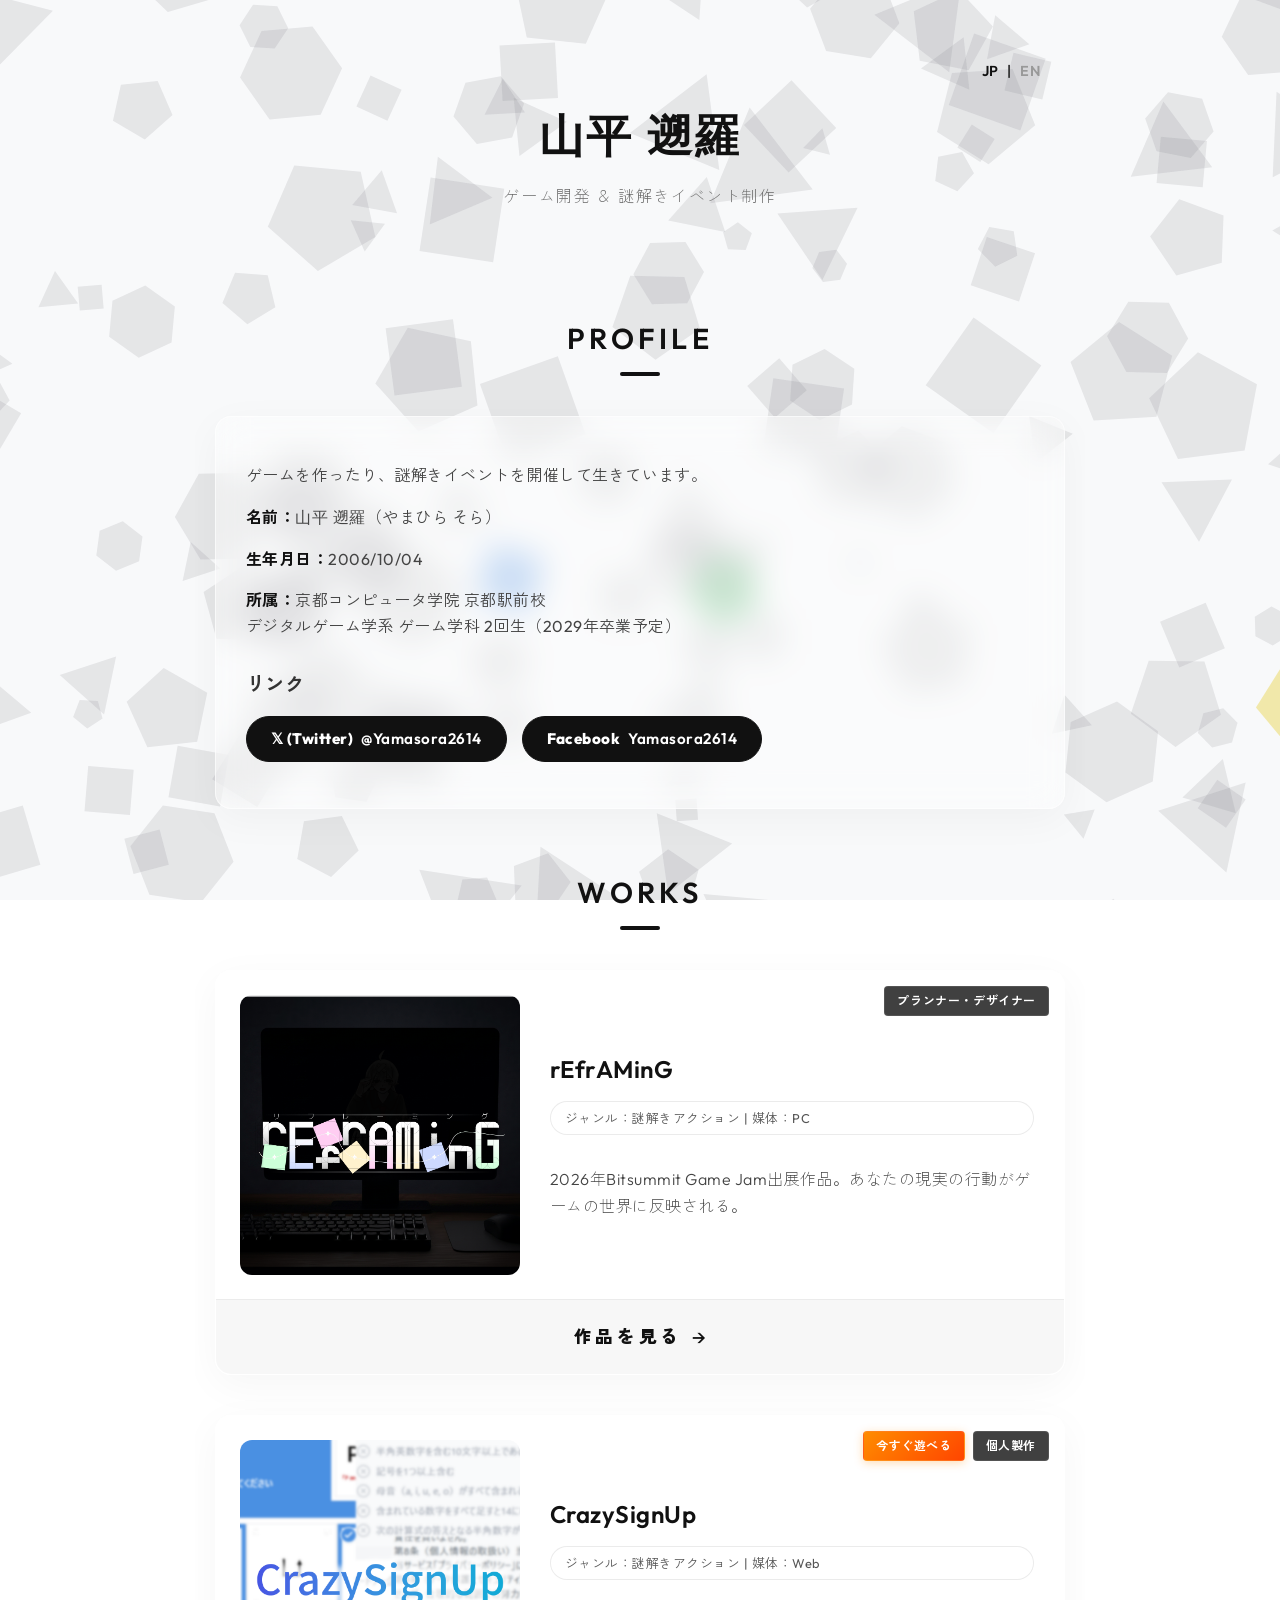
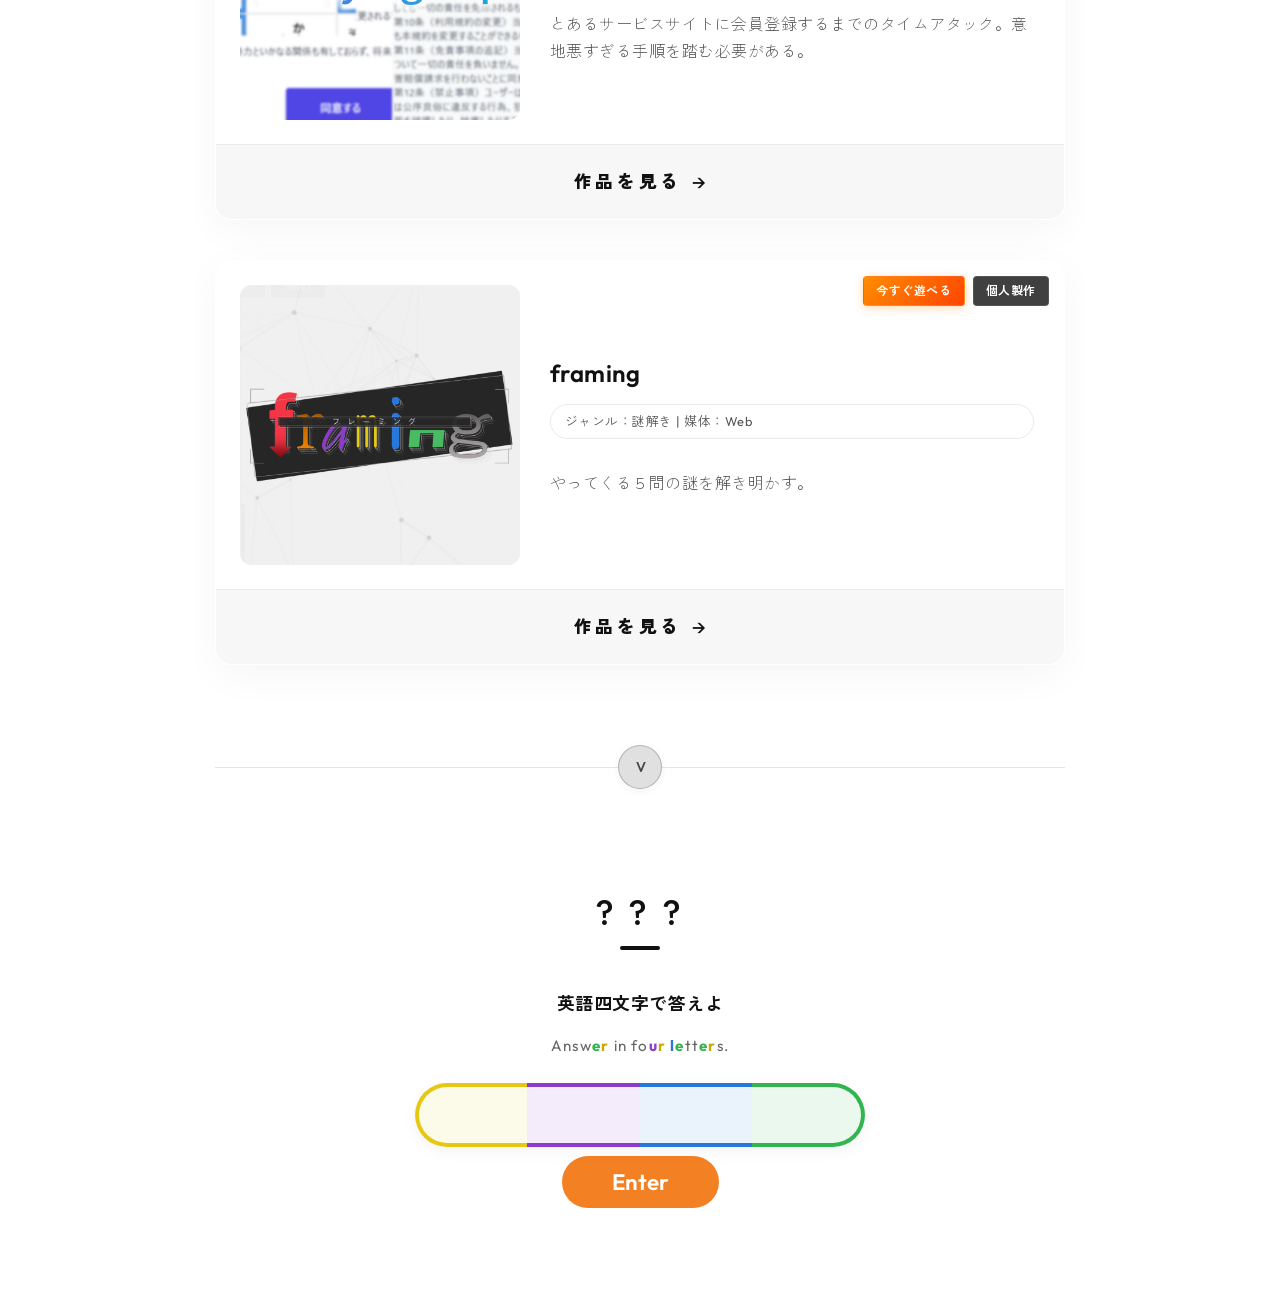
==== index.html @ 7fd2cfd7 "feat: portfolio出現時に「押して」青色バッジを追加し、名刺の透かしメッセージを表示するモーダルを実装" ====
<!DOCTYPE html>
<html lang="ja">

<head>
    <meta charset="UTF-8">
    <meta name="viewport" content="width=device-width, initial-scale=1.0">
    <title>山平遡羅 - Portfolio</title>
    <link rel="stylesheet" href="style.css?v=2.70">
</head>

<body>

    <canvas id="bg-canvas"></canvas>
    <script src="script.js?v=2.70" defer></script>

    <header>
        <div class="lang-switcher">
            <a href="index.html" class="active">JP</a> | <a href="en/index.html">EN</a>
        </div>
        <h1><span class="proper-name">山平 遡羅</span></h1>
        <p>ゲーム開発 ＆ 謎解きイベント制作</p>
    </header>

    <section id="profile">
        <h2>PROFILE</h2>
        <div class="profile-box">
            <p>ゲームを作ったり、謎解きイベントを開催して生きています。</p>
            <p><strong>名前：</strong><span class="proper-name">山平 遡羅</span>（やまひら そら）</p>
            <p><strong>生年月日：</strong>2006/10/04</p>
            <p><strong>所属：</strong>京都コンピュータ学院 京都駅前校<br>
                デジタルゲーム学系 ゲーム学科 <span id="grade-display">2回生（2029年卒業予定）</span></p>

            <h3>リンク</h3>
            <ul class="profile-links">
                <li><a href="https://twitter.com/Yamasora2614" target="_blank" class="profile-btn">
                    <strong>𝕏 (Twitter)</strong> @Yamasora2614
                </a></li>
                <li><a href="https://www.facebook.com/Yamasora2614" target="_blank" class="profile-btn">
                    <strong>Facebook</strong> Yamasora2614
                </a></li>
            </ul>
        </div>
    </section>

    <section id="works">
        <h2>WORKS</h2>

        <a href="https://bitsummit-gamejam.itch.io/reframing" target="_blank" class="work-card">
            <div class="work-badges-container">
                <div class="work-badge">プランナー・デザイナー</div>
            </div>
            <div class="work-card-img">
                <img src="img/reframing.png" alt="rEfrAMinG">
            </div>
            <div class="work-card-content">
                <h3>rEfrAMinG</h3>
                <div class="tag">ジャンル：謎解きアクション | 媒体：PC</div>
                <p>2026年Bitsummit Game Jam出展作品。あなたの現実の行動がゲームの世界に反映される。</p>
            </div>
            <div class="work-card-action">
                <span class="action-text">作品を見る</span>
                <span class="action-arrow">→</span>
            </div>
        </a>

        <a href="https://araradesu.github.io/CreazySignup/" target="_blank" class="work-card">
            <div class="work-badges-container">
                <div class="playable-badge">今すぐ遊べる</div>
                <div class="work-badge">個人製作</div>
            </div>
            <div class="work-card-img">
                <img src="img/crazysignup.png" alt="CrazySignUp">
            </div>
            <div class="work-card-content">
                <h3>CrazySignUp</h3>
                <div class="tag">ジャンル：謎解きアクション | 媒体：Web</div>
                <p>とあるサービスサイトに会員登録するまでのタイムアタック。意地悪すぎる手順を踏む必要がある。</p>
            </div>
            <div class="work-card-action">
                <span class="action-text">作品を見る</span>
                <span class="action-arrow">→</span>
            </div>
        </a>

        <div id="works-older-part-wrapper">
            <a href="https://araradesu.github.io/framing/" target="_blank" class="work-card">
                <div class="work-badges-container">
                    <div class="playable-badge">今すぐ遊べる</div>
                    <div class="work-badge">個人製作</div>
                </div>
                <div class="work-card-img">
                    <img id="work-img-framing" src="img/framingMYS.png" alt="framing">
                </div>
                <div class="work-card-content">
                    <h3>framing</h3>
                    <div class="tag">ジャンル：謎解き | 媒体：Web</div>
                    <p>やってくる５問の謎を解き明かす。</p>
                </div>
                <div class="work-card-action">
                    <span class="action-text">作品を見る</span>
                    <span class="action-arrow">→</span>
                </div>
            </a>

            <div id="works-older-part" class="collapsible-content">
                <a href="https://unityroom.com/games/gimission" target="_blank" class="work-card">
                    <div class="work-badges-container">
                        <div class="playable-badge">今すぐ遊べる</div>
                        <div class="work-badge">個人製作</div>
                    </div>
                    <div class="work-card-img">
                        <img src="img/gimissionicon.png" alt="GIMISSION">
                    </div>
                    <div class="work-card-content">
                        <h3>GIMISSION</h3>
                        <div class="tag">ジャンル：カジュアル | 媒体：WebGL</div>
                        <p>ミニゲームしながらタイマーをぎりぎりで止める、マルチタスクでチキンレースなカジュアルゲーム。</p>
                    </div>
                    <div class="work-card-action">
                        <span class="action-text">作品を見る</span>
                        <span class="action-arrow">→</span>
                    </div>
                </a>

                <div class="work-card ended">
                    <div class="work-badges-container">
                        <div class="work-badge">謎制作・デザイナー</div>
                    </div>
                    <div class="work-card-img">
                        <img src="img/november.png" alt="１１月祭謎解き課題">
                    </div>
                    <div class="work-card-content">
                        <h3>１１月祭謎解き課題</h3>
                        <div class="tag">ジャンル：周遊型謎解きゲーム | 媒体：学祭イベント</div>
                        <p>学院内を探索して謎を解く、2025年１１月祭で開催したイベント。</p>
                    </div>
                    <div class="work-card-action">
                        <span class="action-text">開催終了</span>
                    </div>
                </div>

                <div class="work-card ended">
                    <div class="work-badges-container">
                        <div class="work-badge">プランナー</div>
                    </div>
                    <div class="work-card-img">
                        <img src="img/mouse.png" alt="ねずみ勇者と罠だらけの財宝城">
                    </div>
                    <div class="work-card-content">
                        <h3>ねずみ勇者と罠だらけの財宝城</h3>
                        <div class="tag">ジャンル：アクション | 媒体：PC</div>
                        <p>京都コンピュータ学院１１月祭にて出展。操作方法はマウスだけ。罠を避けて財宝をかき集める。</p>
                    </div>
                    <div class="work-card-action">
                        <span class="action-text">出展終了</span>
                    </div>
                </div>
            </div>
        </div>

        <div id="works-toggle-wrapper">
            <hr class="toggle-line">
            <button id="works-toggle-btn-circle" class="works-toggle-btn-circle">
                <span class="arrow-icon">∨</span>
            </button>
        </div>
        
        <!-- 謎解きによるPortfolioカード挿入箇所、およびリセットボタン -->
        <div id="portfolio-reset-container" style="display: none; opacity: 0;">
            <button id="portfolio-reset-btn">リセット</button>
        </div>
    </section>

    <!-- 謎解き入力エリア -->
    <section id="puzzle-section">
        <h2>？？？</h2>
        <div class="puzzle-instructions">
            <p class="jp-instruction">英語四文字で答えよ</p>
            <p class="en-instruction">
                Answ<span class="color-green"><strong>e</strong></span><span class="color-yellow"><strong>r</strong></span> in fo<span class="color-purple"><strong>u</strong></span><span class="color-yellow"><strong>r</strong></span> <span class="color-blue"><strong>l</strong></span><span class="color-green"><strong>e</strong></span>tt<span class="color-green"><strong>e</strong></span><span class="color-yellow"><strong>r</strong></span>s.
            </p>
        </div>
        <div class="puzzle-input-wrapper">
            <input type="text" id="puzzle-input" autocomplete="off" placeholder="" />
        </div>
        <div id="puzzle-error" class="hidden-error">すでに回答済みのようだ</div>
        <button id="puzzle-submit">Enter</button>
    </section>

    <!-- 演出用要素 -->
    <div id="scroll-blocker" style="display: none; position: fixed; top: 0; left: 0; width: 100vw; height: 100vh; z-index: 9999;"></div>
    
    <!-- リセット確認モーダル -->
    <div id="reset-modal">
        <div class="reset-modal-content">
            <p>ここまでの進捗をリセットしますか？</p>
            <div class="reset-modal-actions">
                <button class="reset-modal-btn confirm" id="reset-confirm">はい</button>
                <button class="reset-modal-btn cancel" id="reset-cancel">いいえ</button>
            </div>
        </div>
    </div>
    
    <div id="dark-backdrop"></div>
    <div id="congratulations-text">Congratulations!</div>

    <!-- 正解用オーバーレイ（モーダル） -->
    <div id="puzzle-overlay">
        <div class="puzzle-modal">
            <button id="puzzle-close-top" class="puzzle-close-top-btn">&times;</button>
            <h2>隠された謎に正解した！</h2>
            <div class="puzzle-explanation">
                <p><strong>【解説】</strong></p>
                <p>各色の英単語の「図形の頂点の数」文字目を拾うと…</p>
                <p>
                    <span style="color: #cda800;">yell<strong>O</strong>w</span>（五角形 = 5文字目）<br>
                    <span style="color: #8c3cc8;">pur<strong>P</strong>le</span>（四角形 = 4文字目）<br>
                    <span style="color: #2878dc;">blu<strong>E</strong></span>（四角形 = 4文字目）<br>
                    <span style="color: #32b450;">gree<strong>N</strong></span>（五角形 = 5文字目）
                </p>
                <p>答えは「<strong>OPEN</strong>」！</p>
            </div>
        </div>
    </div>

    <!-- 名刺の裏側・隠しメッセージ用のモーダル -->
    <div id="cardboard-overlay">
        <div class="puzzle-modal">
            <button id="cardboard-close-top" class="puzzle-close-top-btn">&times;</button>
            <h2 style="font-family: 'Outfit', 'Zen Kaku Gothic New', sans-serif; font-weight: 800; border-bottom: 2px solid #111; padding-bottom: 10px; margin-bottom: 25px;">見つけ出してくれたあなたへ</h2>
            <div class="puzzle-explanation" style="background: none; padding: 0; margin-bottom: 0;">
                <!-- 画像2枚横並び -->
                <div class="cardboard-images" style="display: flex; gap: 15px; justify-content: center; margin-bottom: 25px; flex-wrap: wrap;">
                    <img src="img/CardboardFront.png" alt="Cardboard Front" style="max-width: calc(50% - 10px); border-radius: 8px; box-shadow: 0 4px 15px rgba(0,0,0,0.15); width: 100%; object-fit: contain;">
                    <img src="img/CardboardBack.png" alt="Cardboard Back" style="max-width: calc(50% - 10px); border-radius: 8px; box-shadow: 0 4px 15px rgba(0,0,0,0.15); width: 100%; object-fit: contain;">
                </div>
                <div style="font-family: 'Zen Kaku Gothic New', sans-serif; line-height: 1.8; color: #333;">
                    <p style="margin-bottom: 15px;">特に、私の名刺を何らかの方法で手にしたあなたへ。</p>
                    <p style="margin-bottom: 15px;">名刺の裏面(二次元コードがある側)が見えるように持った状態で、<strong>光に透かしてみてください。</strong></p>
                    <p style="margin-bottom: 0;">謎を解き明かしてくれたあなたへのメッセージが浮かび上がるはずです！</p>
                </div>
            </div>
        </div>
    </div>

</body>

</html>
---- style.css ----
@import url('https://fonts.googleapis.com/css2?family=Outfit:wght@300;400;600;800&family=Zen+Kaku+Gothic+New:wght@300;400;500;700&display=swap');

/* ウェブサイトの見た目（デザイン）を整える部分です */
html, body {
    overflow-x: hidden;
}
body {
    font-family: 'Outfit', 'Zen Kaku Gothic New', -apple-system, BlinkMacSystemFont, 'Helvetica Neue', Arial, 'Hiragino Kaku Gothic ProN', 'Hiragino Sans', Meiryo, sans-serif;
    line-height: 1.6;
    color: #333;
    max-width: 850px;
    margin: 0 auto;
    padding: 40px 20px;
    letter-spacing: 0.03em;
}

/* 「遡」の二点之繞などを正しく表示させるためのフォント指定 */
.proper-name {
    font-family: 'Yu Mincho', 'MS Mincho', 'Hiragino Mincho ProN', serif;
}

#bg-canvas {
    position: fixed;
    top: 0;
    left: 0;
    width: 100vw;
    height: 100vh;
    z-index: -1;
    pointer-events: none;
    background-color: #f8f9fa; /* よりクリーンで明るいグレー */
}

/* 登場アニメーション */
@keyframes fadeIn {
    from { opacity: 0; transform: translateY(20px); }
    to { opacity: 1; transform: translateY(0); }
}

header {
    animation: fadeIn 0.8s cubic-bezier(0.2, 0.8, 0.2, 1) backwards;
    text-align: center;
    padding: 60px 0 30px;
    margin-bottom: 50px;
    position: relative;
}

.lang-switcher {
    position: absolute;
    top: 20px;
    right: 20px;
    font-size: 0.9em;
    font-weight: 600;
}
.lang-switcher a {
    color: #999;
    text-decoration: none;
    transition: color 0.3s;
    padding: 0 5px;
}
.lang-switcher a:hover {
    color: #333;
}
.lang-switcher a.active {
    color: #111;
    pointer-events: none;
}

section {
    animation: fadeIn 0.8s cubic-bezier(0.2, 0.8, 0.2, 1) backwards;
    animation-delay: 0.15s;
}

section#works {
    animation-delay: 0.3s;
}

h1 {
    margin: 0;
    font-size: 2.8em;
    font-weight: 800;
    color: #111;
    letter-spacing: 0.05em;
}

header p {
    color: #666;
    font-weight: 300;
    margin-top: 10px;
    letter-spacing: 0.1em;
}

h2 {
    text-align: center;
    font-size: 1.8em;
    font-weight: 600;
    color: #111;
    margin-top: 60px;
    margin-bottom: 40px;
    position: relative;
    padding-bottom: 15px;
    letter-spacing: 0.15em; /* 字間を広げる */
}

/* 中央下部のアクセントライン */
h2::after {
    content: '';
    position: absolute;
    bottom: 0;
    left: 50%;
    transform: translateX(-50%);
    width: 40px;
    height: 4px;
    background-color: #111;
    border-radius: 2px;
}

/* Glassmorphism（すりガラス）ベースのカードスタイル */
.profile-box, .work-card {
    background: rgba(255, 255, 255, 0.35); /* 透明度を上げる（より透けさせる） */
    backdrop-filter: blur(16px);
    -webkit-backdrop-filter: blur(16px);
    border: 1px solid rgba(255, 255, 255, 0.6);
    box-shadow: 0 10px 40px rgba(0, 0, 0, 0.04);
    border-radius: 16px;
    transition: transform 0.3s ease, box-shadow 0.3s ease;
}

.profile-box {
    padding: 30px;
}

.profile-box:hover {
    box-shadow: 0 15px 40px rgba(0, 0, 0, 0.06);
}

/* 折り畳みトグルUI */
#works-older-part-wrapper {
    position: relative;
    overflow: visible; /* スムーズなアニメーションのため */
}

.collapsible-content {
    max-height: 0;
    overflow: hidden;
    opacity: 0;
    transition: max-height 0.8s cubic-bezier(0.4, 0, 0.2, 1), opacity 0.5s ease;
    pointer-events: none;
}

.collapsible-content.expanded {
    max-height: 2000px; /* 十分な高さ。JSで詳細制御可能 */
    opacity: 1;
    pointer-events: auto;
}

#works-toggle-wrapper {
    position: relative;
    margin: 40px 0 60px;
    display: flex;
    align-items: center;
    justify-content: center;
}

.toggle-line {
    position: absolute;
    top: 50%;
    left: 0;
    width: 100%;
    height: 1px;
    border: none;
    background: rgba(0, 0, 0, 0.1);
    margin: 0;
}

.works-toggle-btn-circle {
    position: relative;
    z-index: 10;
    width: 44px;
    height: 44px;
    border-radius: 50%;
    background: #e0e0e0;
    border: 1px solid rgba(0, 0, 0, 0.2);
    cursor: pointer;
    display: flex;
    align-items: center;
    justify-content: center;
    transition: all 0.3s ease;
    box-shadow: 0 2px 8px rgba(0,0,0,0.05);
}

.works-toggle-btn-circle:hover {
    background: #d0d0d0;
    transform: scale(1.1);
    box-shadow: 0 4px 12px rgba(0,0,0,0.1);
}

.arrow-icon {
    font-size: 1.2em;
    color: #444;
    font-weight: bold;
    display: block;
    line-height: 1;
}

a.work-card {
    text-decoration: none;
    color: inherit;
    display: flex;
    cursor: pointer;
}

.work-card {
    margin-bottom: 40px;
    display: flex;
    flex-wrap: wrap; /* 追加: アクションエリアを下部に折り返すため */
    align-items: stretch;
    padding: 0;
    overflow: hidden; /* 角丸を保つため */
    position: relative; /* バッジの基準点 */
}

/* 作品カード内のバッジコンテナ */
.work-badges-container {
    position: absolute;
    top: 15px;
    right: 15px;
    display: flex;
    gap: 8px;
    z-index: 10;
}

/* 役割バッジ & プレイ可能バッジ 共通 */
.work-badge, .playable-badge {
    padding: 4px 12px;
    border-radius: 4px;
    font-size: 0.75em;
    font-weight: bold;
    color: #fff;
    white-space: nowrap;
    backdrop-filter: blur(4px);
    border: 1px solid rgba(255, 255, 255, 0.1);
    letter-spacing: 0.05em;
}

.work-badge {
    background: rgba(17, 17, 17, 0.8);
}

.playable-badge {
    background: linear-gradient(135deg, #ff8c00, #ff4500);
    box-shadow: 0 2px 10px rgba(255, 140, 0, 0.3);
}

a.work-card:hover {
    transform: translateY(-4px);
    box-shadow: 0 20px 50px rgba(0, 0, 0, 0.08);
}

.work-card-img {
    margin: 24px;
    margin-right: 30px;
    flex-shrink: 0;
    width: 280px;
    height: 280px; /* 正方形に固定 */
    border-radius: 12px;
    overflow: hidden;
    position: relative;
    background: #eaeaea;
}

/* 画像ホバーエフェクト */
.work-card-img img {
    width: 100%;
    height: 100%;
    object-fit: cover;
    display: block;
    transition: transform 0.6s cubic-bezier(0.2, 0.8, 0.2, 1);
}

a.work-card:hover .work-card-img img {
    transform: scale(1.06);
}

.work-card-content {
    flex: 1 1 0%; /* 長いテキストでも改行を許容し、画像の下に落ちないようにする */
    min-width: 250px;
    display: flex;
    flex-direction: column;
    justify-content: center;
    padding: 24px 0;
    padding-right: 30px;
}

.work-card h3 {
    margin-top: 0;
    margin-bottom: 12px;
    font-size: 1.5em;
    font-weight: 600;
    color: #111;
}

.work-card p {
    margin-bottom: 0;
    color: #444;
    line-height: 1.7;
    font-weight: 300;
}

/* タグ（バッジ風） */
.tag {
    font-size: 0.8em;
    color: #555;
    margin-bottom: 15px;
    display: inline-block;
    padding: 6px 14px;
    border-radius: 20px;
    border: 1px solid rgba(0, 0, 0, 0.08);
    background-color: rgba(255, 255, 255, 0.5);
    font-weight: 400;
}

/* 下部の「作品を見る」ボタン領域 */
.work-card-action {
    position: relative;
    overflow: hidden;
    z-index: 1;
    width: 100%; /* 全幅にして下部に配置 */
    min-height: 50px;
    padding: 12px 0;
    background: rgba(17, 17, 17, 0.03);
    border-top: 1px solid rgba(0, 0, 0, 0.05);
    display: flex;
    flex-direction: row; /* 横並び */
    align-items: center;
    justify-content: center;
    color: #111;
    transition: color 0.15s ease-in-out;
}

/* 反射・色の塗りつぶし用疑似要素 */
.work-card-action::before {
    content: '';
    position: absolute;
    top: 0;
    left: 0;
    width: 100%;
    height: 100%;
    /* 黒 -> キラッとする白 -> 透明（初期表示用）斜めの境界線（/） */
    background: linear-gradient(120deg, #111 0%, #111 44%, rgba(255,255,255,0.6) 48%, rgba(255,255,255,0.9) 50%, rgba(255,255,255,0.4) 52%, transparent 55%, transparent 100%);
    background-size: 300% 100%;
    background-position: 100% 0; /* 最初は右側の透明部分を表示 */
    z-index: -1;
    transition: background-position 0.5s cubic-bezier(0.25, 1, 0.5, 1); /* 少し遅めに変更 */
}

.action-text {
    font-weight: 800;
    font-size: 1.1em;
    letter-spacing: 0.2em;
}

.action-arrow {
    margin-left: 10px;
    font-size: 1.3em;
    transition: transform 0.3s ease;
}

a.work-card:hover .work-card-action {
    color: #fff;
}

a.work-card:hover .work-card-action::before {
    background-position: 0 0; /* 左から右へキラッとしながら黒で塗りつぶす */
}

a.work-card:hover .action-arrow {
    transform: translateX(6px); /* 右へ動く */
}

/* １１月祭（終了）のスタイル */
.work-card.ended {
    /* 画像や説明の色はそのまま */
}

.work-card.ended .work-card-action {
    background: rgba(0, 0, 0, 0.03);
    color: #888;
}

.work-card.ended .action-text {
    opacity: 0.6; /* 開催終了の文字だけ少し薄く */
}

/* プロフィール */
.profile-box p {
    margin-bottom: 12px;
    color: #444;
}

.profile-box strong {
    font-weight: 600;
    color: #111;
}

.profile-box h3 {
    margin-top: 30px;
    margin-bottom: 15px;
    font-size: 1.2em;
}

.profile-links {
    list-style-type: none;
    padding: 0;
    display: flex;
    gap: 15px;
    flex-wrap: wrap;
}

.profile-links li {
    margin-bottom: 0;
}

.profile-btn {
    display: inline-flex;
    align-items: center;
    padding: 10px 24px;
    background: #111;
    color: #fff !important;
    text-decoration: none !important;
    border-radius: 30px;
    font-size: 0.95em;
    font-weight: 600;
    transition: all 0.3s cubic-bezier(0.2, 0.8, 0.2, 1);
    border: 1px solid #111;
}

.profile-btn strong {
    color: inherit !important;
    margin-right: 8px;
    font-weight: 800;
}

.profile-btn:hover {
    background: transparent;
    color: #111 !important;
    transform: translateY(-2px);
    box-shadow: 0 8px 20px rgba(0, 0, 0, 0.08);
}

/* レスポンシブ対応 */
@media (max-width: 700px) {
    body {
        padding: 10px 12px; /* さらにスリムに */
    }
    header {
        padding: 30px 0 15px;
        margin-bottom: 20px;
    }
    h1 {
        font-size: 1.8em; /* 少し小さくしてスッキリ */
    }
    h2 {
        font-size: 1.4em;
        margin-top: 30px;
        margin-bottom: 15px;
    }
    .profile-box {
        padding: 18px; /* ギチギチ感を減らすため内側余白微減 */
    }
    .profile-links {
        flex-direction: column;
        gap: 10px;
    }
    .profile-btn {
        width: 100%;
        justify-content: center;
        box-sizing: border-box;
    }
    .work-card {
        flex-direction: column;
        align-items: stretch;
    }
    .work-card-img {
        width: auto;
        height: auto;
        aspect-ratio: 1 / 1; /* スマホでも横幅に合わせて正方形を維持 */
        margin: 15px;
        margin-bottom: 0;
    }
    .work-card-content {
        padding: 15px;
    }
    .work-card h3 {
        font-size: 1.3em;
    }
    #puzzle-section {
        margin: 40px auto 30px; /* 上下の余白を減らしてスッキリ */
    }
    #puzzle-input {
        font-size: 1.3em;
        height: 46px;
    }
    .puzzle-modal {
        padding: 30px 20px 20px; /* モーダルのパディングも最適化 */
    }
    .puzzle-modal h2 {
        font-size: 1.2em;
        margin-top: 5px;
        padding-right: 20px; /* 右上ボタンに被らないように */
    }
}

/* 謎解きセクション */
#puzzle-section {
    text-align: center;
    margin: 100px auto 60px;
    max-width: 450px;
}

/* ヒント解決時のスタイル（色を戻す） */
.en-instruction.hint-solved span {
    color: #444 !important; /* 通常の文字色に近いダークグレー */
}
.en-instruction.hint-solved strong {
    font-weight: normal !important; /* 太字も通常の太さに戻す */
}

.puzzle-input-wrapper {
    position: relative;
    border-radius: 40px;
    padding: 4px; /* Border thickness */
    background: linear-gradient(to right, #e6c814 0%, #e6c814 25%, #8c3cc8 25%, #8c3cc8 50%, #2878dc 50%, #2878dc 75%, #32b450 75%, #32b450 100%);
    margin-bottom: 24px;
    box-shadow: 0 4px 15px rgba(0,0,0,0.05);
}

#puzzle-input {
    box-sizing: border-box;
    width: 100%;
    height: 56px;
    border: none;
    border-radius: 36px;
    background: rgba(255, 255, 255, 0.9);
    font-size: 1.8em;
    text-align: center;
    outline: none;
    font-family: 'Outfit', sans-serif;
    color: #111;
    font-weight: 600;
    letter-spacing: 0.1em;
}

#puzzle-submit {
    background: #f48024;
    color: #fff;
    border: none;
    border-radius: 30px;
    padding: 12px 50px;
    font-size: 1.4em;
    font-family: 'Outfit', sans-serif;
    font-weight: 600;
    cursor: pointer;
    transition: transform 0.2s, box-shadow 0.2s;
}

#puzzle-submit:hover {
    transform: scale(1.05);
    box-shadow: 0 4px 15px rgba(244, 128, 36, 0.4);
}

/* エラーメッセージの表示 */
#puzzle-error {
    color: #e74c3c;
    font-size: 0.95em;
    margin-bottom: 0;
    font-weight: 600;
    height: 0;
    opacity: 0;
    transform: translateY(-5px);
    overflow: hidden;
    transition: all 0.3s ease;
}
#puzzle-error.visible {
    height: auto;
    min-height: 24px;
    margin-bottom: 12px;
    opacity: 1;
    transform: translateY(0);
}

/* 不正解時のブルブルアニメーション */
.shake-anim {
    animation: shake 0.4s cubic-bezier(.36,.07,.19,.97) both;
}

@keyframes shake {
    10%, 90% { transform: translate3d(-1px, 0, 0); }
    20%, 80% { transform: translate3d(2px, 0, 0); }
    30%, 50%, 70% { transform: translate3d(-4px, 0, 0); }
    40%, 60% { transform: translate3d(4px, 0, 0); }
}

/* 謎解きオーバーレイ（モーダル） */
#puzzle-overlay {
    position: fixed;
    top: 0;
    left: 0;
    width: 100vw;
    height: 100vh;
    background: rgba(0, 0, 0, 0.7);
    backdrop-filter: blur(12px);
    -webkit-backdrop-filter: blur(12px);
    display: flex;
    align-items: center;
    justify-content: center;
    z-index: 1000;
    opacity: 0;
    pointer-events: none;
    transition: opacity 0.5s ease;
}

#puzzle-overlay.visible {
    opacity: 1;
    pointer-events: auto;
}

.puzzle-modal {
    background: #fff;
    padding: 40px;
    border-radius: 24px;
    width: 90%;
    max-width: 550px;
    position: relative; /* 右上閉じるボタン配置のため */
    box-shadow: 0 30px 80px rgba(0,0,0,0.25);
    transform: translateY(40px);
    opacity: 0;
    transition: all 0.5s cubic-bezier(0.2, 0.8, 0.2, 1);
    color: #111;
    max-height: 85vh; /* スマホではみ出さないように高さを制限 */
    overflow-y: auto;  /* 縦スクロール可能にする */
    box-sizing: border-box;
}

/* モーダル右上閉じるボタン */
.puzzle-close-top-btn {
    position: absolute;
    top: 15px;
    right: 15px;
    width: 36px;
    height: 36px;
    background: #111;
    border: none;
    border-radius: 50%;
    font-size: 22px;
    font-weight: bold;
    line-height: 1;
    cursor: pointer;
    display: flex;
    align-items: center;
    justify-content: center;
    color: #fff;
    transition: all 0.2s;
    z-index: 10;
}
.puzzle-close-top-btn:hover {
    background: #333;
    transform: scale(1.1);
}
@media (max-width: 700px) {
    .puzzle-close-top-btn {
        width: 40px; /* スマホでは押しやすく少し大きく */
        height: 40px;
        top: 10px;
        right: 10px;
        background: #111; /* スマホでも黒を維持 */
    }
}

#puzzle-overlay.visible .puzzle-modal {
    transform: translateY(0) scale(1);
    opacity: 1;
}

.puzzle-modal h2 {
    margin-top: 0;
    color: #111;
    font-size: 1.6em;
    margin-bottom: 25px;
    padding-bottom: 15px;
}

.puzzle-explanation {
    text-align: left;
    background: rgba(0,0,0,0.03);
    padding: 20px;
    border-radius: 12px;
    margin-bottom: 25px;
    line-height: 1.8;
}

.puzzle-explanation p {
    margin-bottom: 10px;
    color: #333;
}

.answer-text {
    margin-bottom: 0 !important;
    text-align: left;
    font-size: 1.2em;
    margin-top: 15px;
}

#puzzle-close {
    padding: 12px 40px;
    background: #111;
    color: #fff;
    border: none;
    border-radius: 30px;
    font-size: 1.1em;
    cursor: pointer;
    font-weight: 600;
    transition: background 0.3s;
}

#puzzle-close:hover {
    background: #333;
}

/* 揺れるアニメーション（不正解時） */
@keyframes shake {
    0%, 100% { transform: translateX(0); }
    20%, 60% { transform: translateX(-8px); }
    40%, 80% { transform: translateX(8px); }
}
.shake-anim {
    animation: shake 0.4s ease-in-out;
}

/* 正解後の無効化スタイル */
#puzzle-input:disabled {
    background: rgba(255, 255, 255, 0.4); /* 透明度を増やして入力できない感を出す */
    color: #666;
    cursor: not-allowed;
}

.puzzle-input-wrapper.solved {
    opacity: 0.5; /* 枠線のグラデーション全体も薄くする */
}

#puzzle-submit:disabled {
    background: #999; /* オレンジから灰色に */
    color: #e0e0e0;
    cursor: not-allowed;
    box-shadow: none;
    transform: none;
}

/* --- 謎解き複数回答・演出用スタイル --- */
.puzzle-instructions {
    margin-bottom: 25px;
    font-family: 'Outfit', 'Zen Kaku Gothic New', sans-serif;
}
.jp-instruction {
    font-weight: 600;
    margin-bottom: 5px;
    color: #111;
    font-size: 1.1em;
}
.en-instruction {
    font-size: 0.95em;
    color: #666;
    letter-spacing: 0.08em;
}
.color-yellow { color: #cda800; }
.color-purple { color: #8c3cc8; }
.color-blue { color: #2878dc; }
.color-green { color: #32b450; }
.color-red { color: #e63946; }
.color-orange { color: #f48024; }
.color-gray { color: #888888; }

/* 「押して」バッジ（青色） */
.special-blue-badge {
    background: linear-gradient(135deg, #2878dc, #0052b4);
    box-shadow: 0 2px 10px rgba(40, 120, 220, 0.3);
    border: 1px solid rgba(40, 120, 220, 0.4);
    cursor: pointer;
    transition: transform 0.2s, box-shadow 0.2s;
    pointer-events: auto; /* progress-locked対策 */
}
.special-blue-badge:hover {
    transform: scale(1.05);
    box-shadow: 0 4px 15px rgba(40, 120, 220, 0.5);
}

/* カードボード（名刺）用モーダル */
#cardboard-overlay {
    position: fixed;
    top: 0;
    left: 0;
    width: 100vw;
    height: 100vh;
    background: rgba(0, 0, 0, 0.7);
    backdrop-filter: blur(12px);
    -webkit-backdrop-filter: blur(12px);
    display: flex;
    align-items: center;
    justify-content: center;
    z-index: 1000;
    opacity: 0;
    pointer-events: none;
    transition: opacity 0.5s ease;
}
#cardboard-overlay.visible {
    opacity: 1;
    pointer-events: auto;
}
#cardboard-overlay.visible .puzzle-modal {
    transform: translateY(0) scale(1);
    opacity: 1;
}

.hidden-error {
    color: #e63946;
    font-size: 0.9em;
    margin-top: -15px;
    margin-bottom: 15px;
    font-weight: 600;
    opacity: 0;
    transition: opacity 0.3s;
    pointer-events: none;
}
.hidden-error.visible {
    opacity: 1;
}

#dark-backdrop {
    position: fixed;
    top: 0;
    left: 0;
    width: 100vw;
    height: 100vh;
    background: rgba(0, 0, 0, 0.7);
    z-index: 500;
    opacity: 0;
    pointer-events: none;
    transition: opacity 0.5s ease;
}
#dark-backdrop.visible {
    opacity: 1;
    pointer-events: auto;
}

.highlight-card {
    position: relative;
    z-index: 600 !important; /* 暗転より前面に */
}


/* プログレスバー */
.work-card-action.progress-mode {
    background: rgba(17, 17, 17, 0.03);
    color: #888;
}
.progress-bg {
    position: absolute;
    top: 0;
    left: 0;
    height: 100%;
    width: 0%;
    background: linear-gradient(90deg, rgba(17, 17, 17, 0.05), rgba(17, 17, 17, 0.2));
    transition: width 2s cubic-bezier(0.4, 0, 0.2, 1);
    z-index: 0;
}
.progress-text {
    position: relative;
    z-index: 1;
    transition: all 0.5s cubic-bezier(0.2, 0.8, 0.2, 1);
}
.work-card-action.progress-mode.animating .progress-text {
    font-size: 1.8em;
    color: #111;
    text-shadow: 0 2px 10px rgba(255,255,255,0.8);
    font-weight: 800;
}

/* ゲージ上昇中の浮き上がり演出（はねるのではなく、前に飛び出したまま維持） */
.work-card.elevated-anim {
    transform: scale(1.04);
    box-shadow: 0 25px 50px rgba(0, 0, 0, 0.15);
}

/* Congratulationsテキスト */
#congratulations-text {
    position: fixed;
    top: 15%;
    left: 50%;
    transform: translate(-50%, -20px);
    font-family: 'Outfit', sans-serif;
    font-size: clamp(2rem, 10vw, 3.5em);
    width: 100%;
    text-align: center;
    font-weight: 800;
    color: #fff;
    text-shadow: 0 4px 20px rgba(244, 128, 36, 0.8);
    z-index: 600;
    opacity: 0;
    pointer-events: none;
    transition: all 0.5s cubic-bezier(0.2, 0.8, 0.2, 1);
    letter-spacing: 0.05em;
}
#congratulations-text.visible {
    opacity: 1;
    transform: translate(-50%, 0);
}

/* ゲージ進行中のカードホバー無効化 */
a.work-card.progress-locked {
    cursor: default;
}
a.work-card.progress-locked:hover {
    transform: none;
    box-shadow: 0 10px 40px rgba(0, 0, 0, 0.04);
}
a.work-card.progress-locked:hover .work-card-img img {
    transform: none;
}
a.work-card.progress-locked:hover .work-card-action::before {
    background-position: 100% 0; /* 黒の塗りつぶしアニメーションを停止 */
}
a.work-card.progress-locked:hover .work-card-action {
    color: #888; /* テキスト色の変化も停止 */
}

/* 展開中のプレースホルダー光演出 */
.work-card.placeholder-mode::after {
    content: '';
    position: absolute;
    top: 0;
    left: -100%;
    width: 50%;
    height: 100%;
    background: linear-gradient(to right, transparent, rgba(255, 255, 255, 0.8), transparent);
    animation: glow-sweep 1.2s ease-in-out infinite;
    z-index: 10;
}
.work-card.placeholder-mode > * {
    pointer-events: none;
}

/* リセットボタン関連 */
#portfolio-reset-container {
    text-align: right;
    margin-top: -10px;
}
#portfolio-reset-btn {
    background: #c0392b;
    color: white;
    border: none;
    padding: 6px 16px;
    border-radius: 30px;
    font-size: 0.85em;
    cursor: pointer;
    font-weight: 600;
    box-shadow: 0 4px 12px rgba(192,57,43,0.3);
    transition: transform 0.2s ease, box-shadow 0.2s ease, background 0.2s;
}
#portfolio-reset-btn:hover {
    transform: translateY(-2px);
    box-shadow: 0 6px 16px rgba(192,57,43,0.4);
    background: #96281b;
}

/* リセット確認モーダル */
#reset-modal {
    position: fixed;
    top: 0; left: 0; width: 100vw; height: 100vh;
    background: rgba(0,0,0,0.5);
    display: flex;
    justify-content: center;
    align-items: center;
    z-index: 10000;
    opacity: 0;
    pointer-events: none;
    transition: opacity 0.3s;
}
#reset-modal.visible {
    opacity: 1;
    pointer-events: auto;
}
.reset-modal-content {
    background: white;
    padding: 30px;
    border-radius: 12px;
    text-align: center;
    box-shadow: 0 10px 40px rgba(0,0,0,0.2);
    transform: translateY(20px);
    transition: transform 0.3s cubic-bezier(0.2,0.8,0.2,1);
    color: #111;
}
#reset-modal.visible .reset-modal-content {
    transform: translateY(0);
}
.reset-modal-actions {
    margin-top: 25px;
    display: flex;
    justify-content: center;
    gap: 15px;
}
.reset-modal-btn {
    border: none;
    padding: 10px 30px;
    border-radius: 30px;
    font-size: 1em;
    cursor: pointer;
    font-weight: 600;
    transition: background 0.2s, transform 0.2s;
}
.reset-modal-btn.confirm {
    background: #c0392b;
    color: white;
}
.reset-modal-btn.confirm:hover {
    background: #96281b;
    transform: translateY(-1px);
}
.reset-modal-btn.cancel {
    background: #f1f1f1;
    color: #333;
}
.reset-modal-btn.cancel:hover {
    background: #e1e1e1;
    transform: translateY(-1px);
}
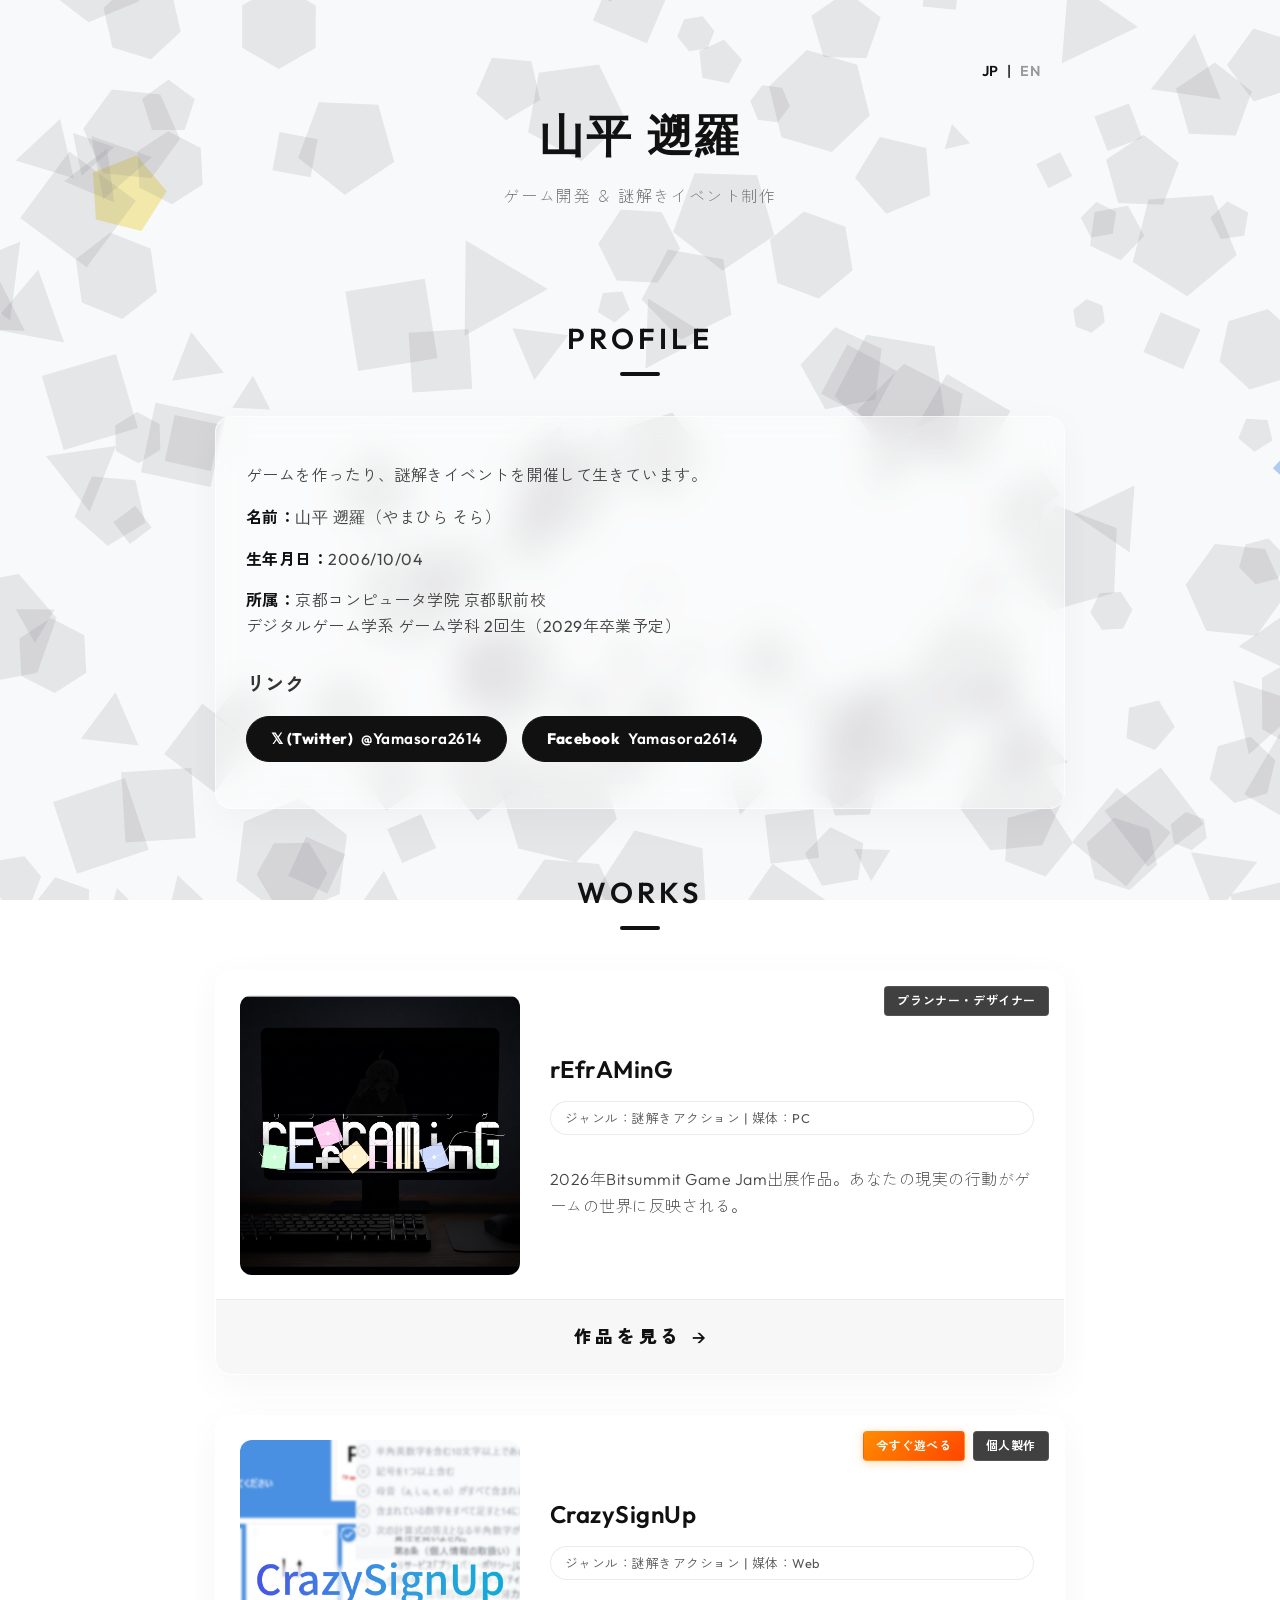
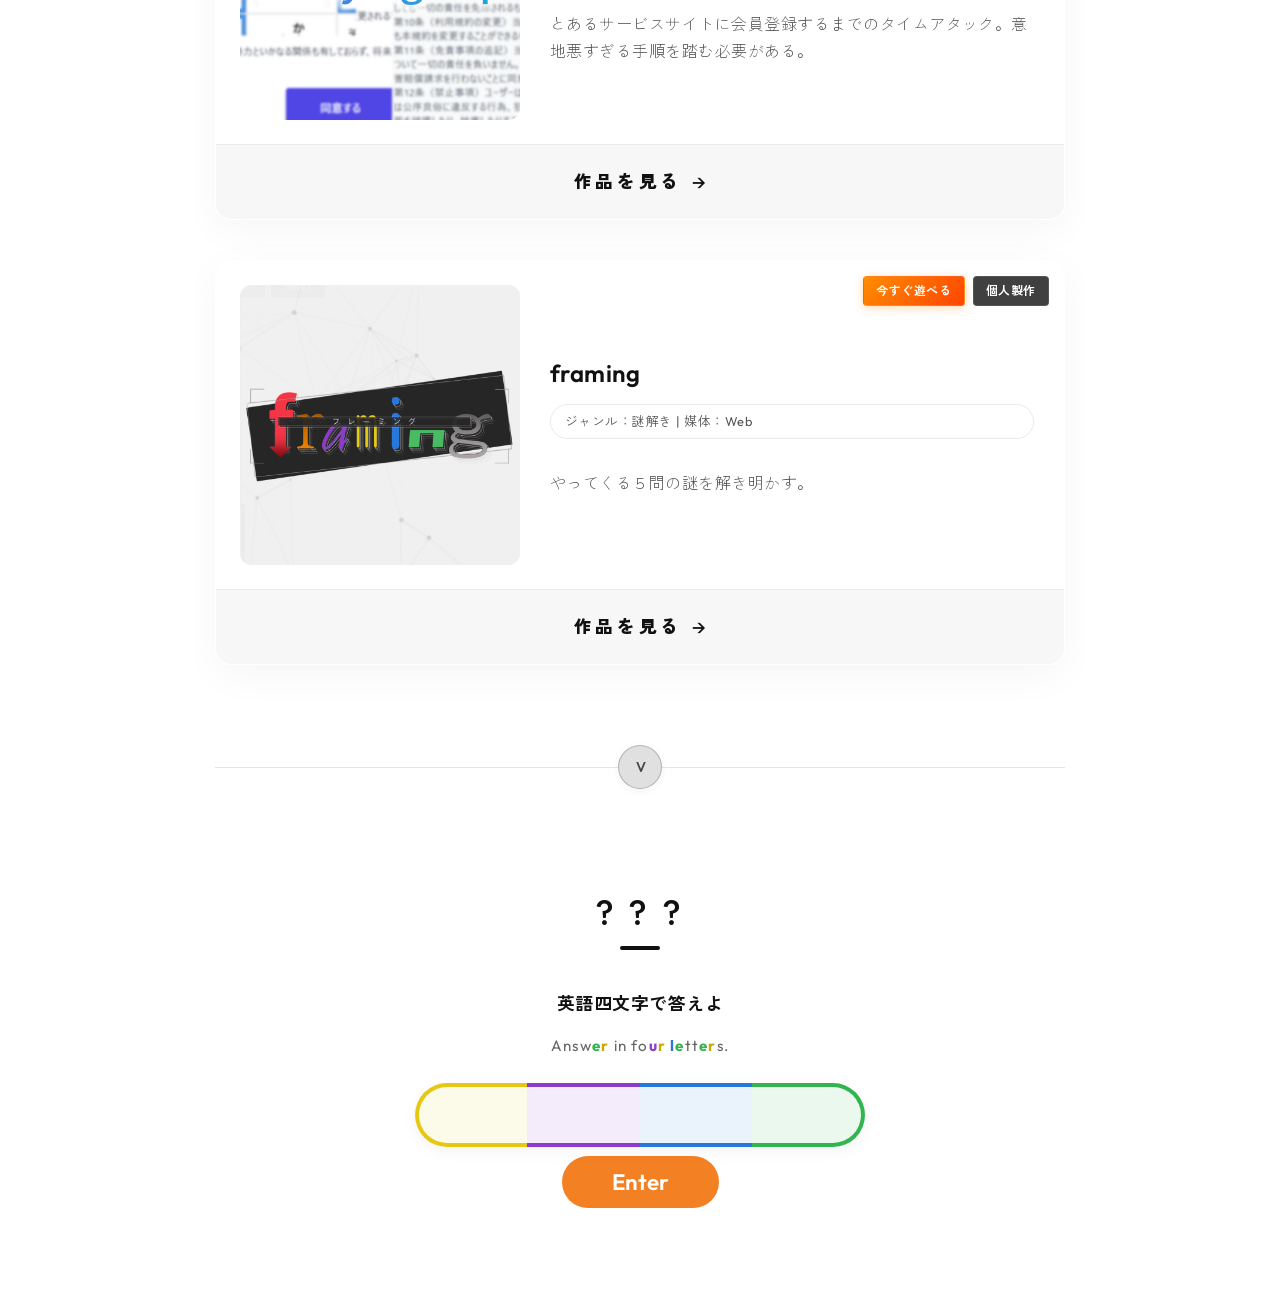
==== commit edf1bd87: "fix: キャッシュによる古いJSの読み込みを防止するためHTMLの読み込みバージョンを2.80に更新、および透かし重ね合わせ演出を最新の仕様（裏面を手前に少し透明化、その下に左右反転させた表面を重ね" ====
--- a/index.html
+++ b/index.html
@@ -5,13 +5,13 @@
     <meta charset="UTF-8">
     <meta name="viewport" content="width=device-width, initial-scale=1.0">
     <title>山平遡羅 - Portfolio</title>
-    <link rel="stylesheet" href="style.css?v=2.70">
+    <link rel="stylesheet" href="style.css?v=2.80">
 </head>
 
 <body>
 
     <canvas id="bg-canvas"></canvas>
-    <script src="script.js?v=2.70" defer></script>
+    <script src="script.js?v=2.80" defer></script>
 
     <header>
         <div class="lang-switcher">
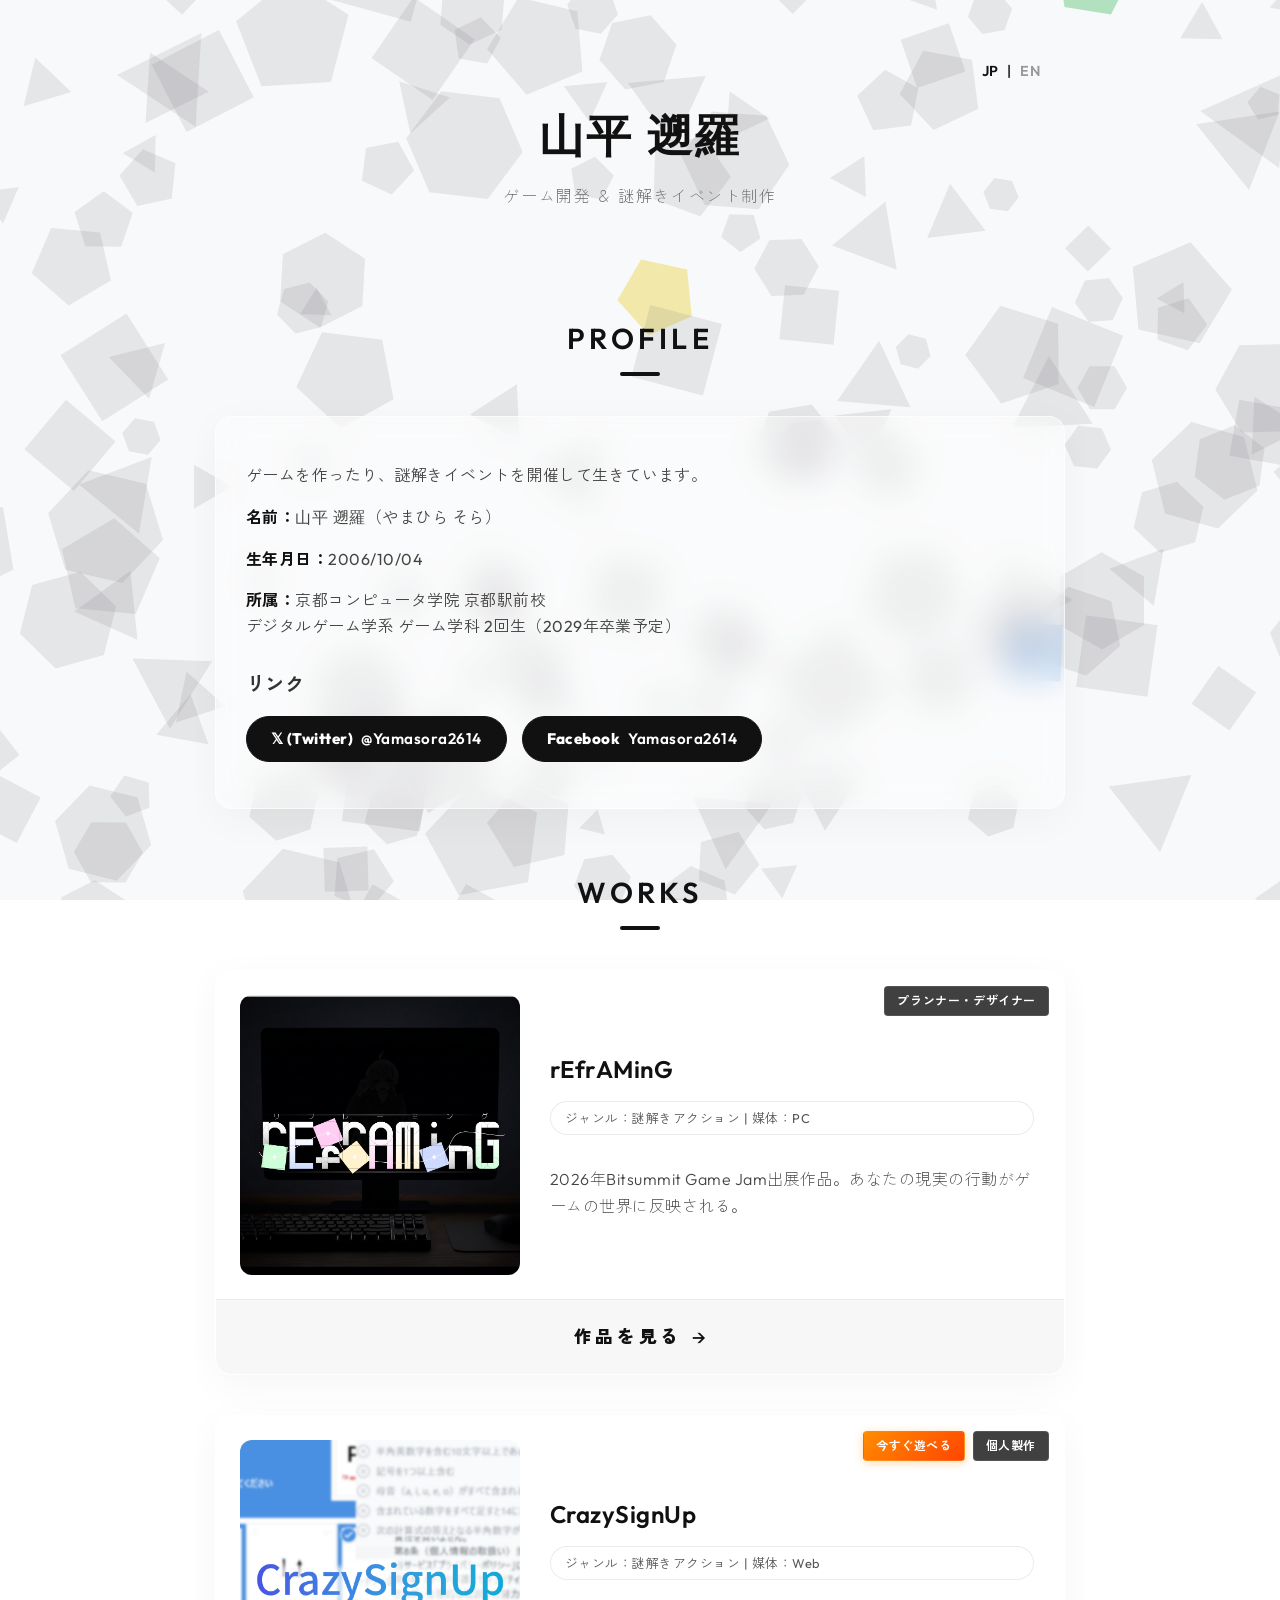
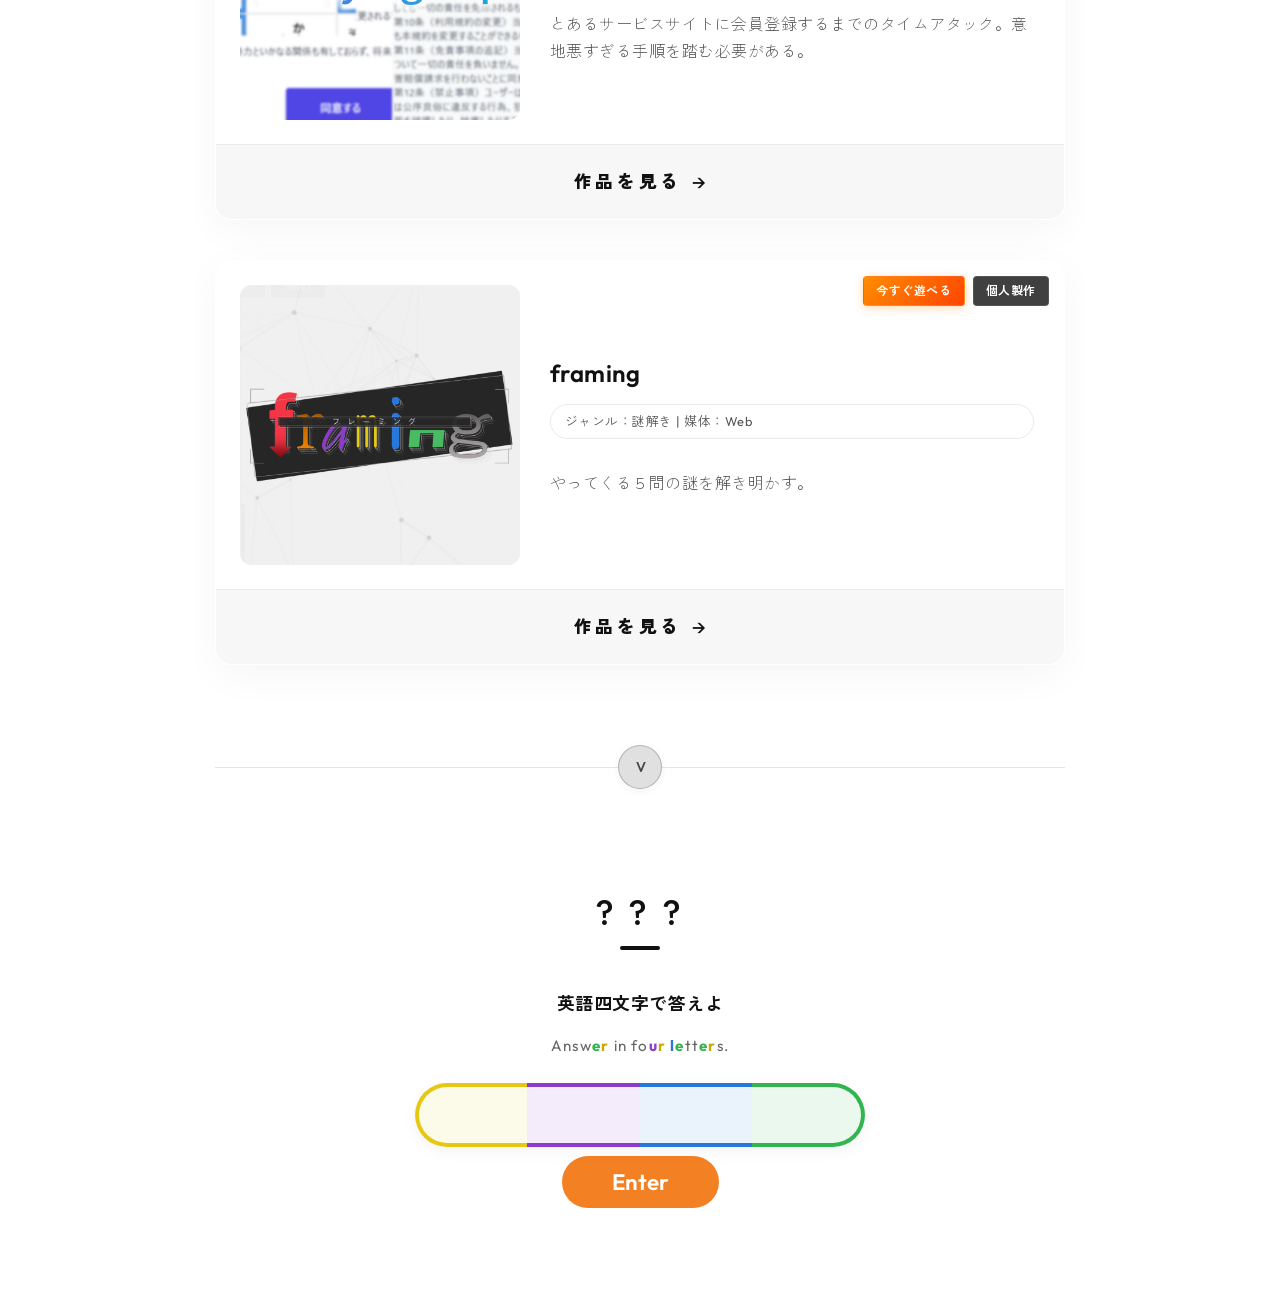
==== commit 896eafb2: "feat: Add interactive cardboard stacking animation and hint button" ====
--- a/index.html
+++ b/index.html
@@ -5,13 +5,13 @@
     <meta charset="UTF-8">
     <meta name="viewport" content="width=device-width, initial-scale=1.0">
     <title>山平遡羅 - Portfolio</title>
-    <link rel="stylesheet" href="style.css?v=2.80">
+    <link rel="stylesheet" href="style.css?v=2.70">
 </head>
 
 <body>
 
     <canvas id="bg-canvas"></canvas>
-    <script src="script.js?v=2.80" defer></script>
+    <script src="script.js?v=2.70" defer></script>
 
     <header>
         <div class="lang-switcher">
@@ -230,15 +230,18 @@
             <h2 style="font-family: 'Outfit', 'Zen Kaku Gothic New', sans-serif; font-weight: 800; border-bottom: 2px solid #111; padding-bottom: 10px; margin-bottom: 25px;">見つけ出してくれたあなたへ</h2>
             <div class="puzzle-explanation" style="background: none; padding: 0; margin-bottom: 0;">
                 <!-- 画像2枚横並び -->
-                <div class="cardboard-images" style="display: flex; gap: 15px; justify-content: center; margin-bottom: 25px; flex-wrap: wrap;">
-                    <img src="img/CardboardFront.png" alt="Cardboard Front" style="max-width: calc(50% - 10px); border-radius: 8px; box-shadow: 0 4px 15px rgba(0,0,0,0.15); width: 100%; object-fit: contain;">
-                    <img src="img/CardboardBack.png" alt="Cardboard Back" style="max-width: calc(50% - 10px); border-radius: 8px; box-shadow: 0 4px 15px rgba(0,0,0,0.15); width: 100%; object-fit: contain;">
+                <div class="cardboard-images">
+                    <img src="img/CardboardFront.png" alt="Cardboard Front" class="cardboard-image-front">
+                    <img src="img/CardboardBack.png" alt="Cardboard Back" class="cardboard-image-back">
                 </div>
                 <div style="font-family: 'Zen Kaku Gothic New', sans-serif; line-height: 1.8; color: #333;">
                     <p style="margin-bottom: 15px;">特に、私の名刺を何らかの方法で手にしたあなたへ。</p>
                     <p style="margin-bottom: 15px;">名刺の裏面(二次元コードがある側)が見えるように持った状態で、<strong>光に透かしてみてください。</strong></p>
                     <p style="margin-bottom: 0;">謎を解き明かしてくれたあなたへのメッセージが浮かび上がるはずです！</p>
                 </div>
+                <div class="cardboard-actions">
+                    <button id="cardboard-hint-btn" class="hint-toggle-btn">良く分からない / 名刺を持っていない</button>
+                </div>
             </div>
         </div>
     </div>
--- a/style.css
+++ b/style.css
@@ -806,7 +806,7 @@
     display: flex;
     align-items: center;
     justify-content: center;
-    z-index: 1000;
+    z-index: 10000;
     opacity: 0;
     pointer-events: none;
     transition: opacity 0.5s ease;
@@ -1032,3 +1032,75 @@
     background: #e1e1e1;
     transform: translateY(-1px);
 }
+
+/* --- 名刺透かし（スタック）モードのスタイル --- */
+.cardboard-images {
+    position: relative;
+    display: flex;
+    justify-content: center;
+    gap: 15px;
+    margin-bottom: 25px;
+}
+
+.cardboard-image-front, .cardboard-image-back {
+    width: calc(50% - 7.5px);
+    border-radius: 8px;
+    box-shadow: 0 4px 15px rgba(0,0,0,0.15);
+    object-fit: contain;
+    /* 位置移動と不透明度だけをアニメーションする */
+    transition: transform 0.6s cubic-bezier(0.2, 0.8, 0.2, 1), opacity 0.6s ease;
+    z-index: 1;
+}
+
+/* スタック時の移動（レイアウト自体は維持したまま視覚的に中央へ移動） */
+.cardboard-images.stacked-mode .cardboard-image-back {
+    transform: translateX(calc(-50% - 7.5px));
+    z-index: 2;
+}
+
+.cardboard-images.stacked-mode .cardboard-image-front {
+    transform: translateX(calc(50% + 7.5px));
+    z-index: 1;
+}
+
+/* 重なり終わった後にJSで追加されるクラス */
+.cardboard-images.stacked-mode .cardboard-image-front.flipped-mode {
+    transform: translateX(calc(50% + 7.5px)) scaleX(-1); /* JSでtransitionを一時オフにして適用するため、瞬時に反転します */
+}
+
+.cardboard-image-back.translucent-mode {
+    opacity: 0.85; /* 重なり終わった後に透かす */
+}
+
+/* アクションボタン（良く分からない/名刺を持っていない） */
+.cardboard-actions {
+    margin-top: 25px;
+    text-align: center;
+}
+
+.hint-toggle-btn {
+    padding: 10px 24px;
+    background: #fff;
+    color: #444;
+    border: 2px solid #ccc;
+    border-radius: 30px;
+    font-size: 0.95em;
+    cursor: pointer;
+    font-weight: bold;
+    transition: all 0.3s ease;
+    box-shadow: 0 2px 5px rgba(0,0,0,0.05);
+}
+
+.hint-toggle-btn:hover {
+    background: #f9f9f9;
+    border-color: #888;
+}
+
+.hint-toggle-btn.active {
+    background: #111; 
+    color: #fff;
+    border-color: #111;
+    box-shadow: inset 0 3px 6px rgba(0,0,0,0.4);
+    transform: translateY(1px);
+}
+
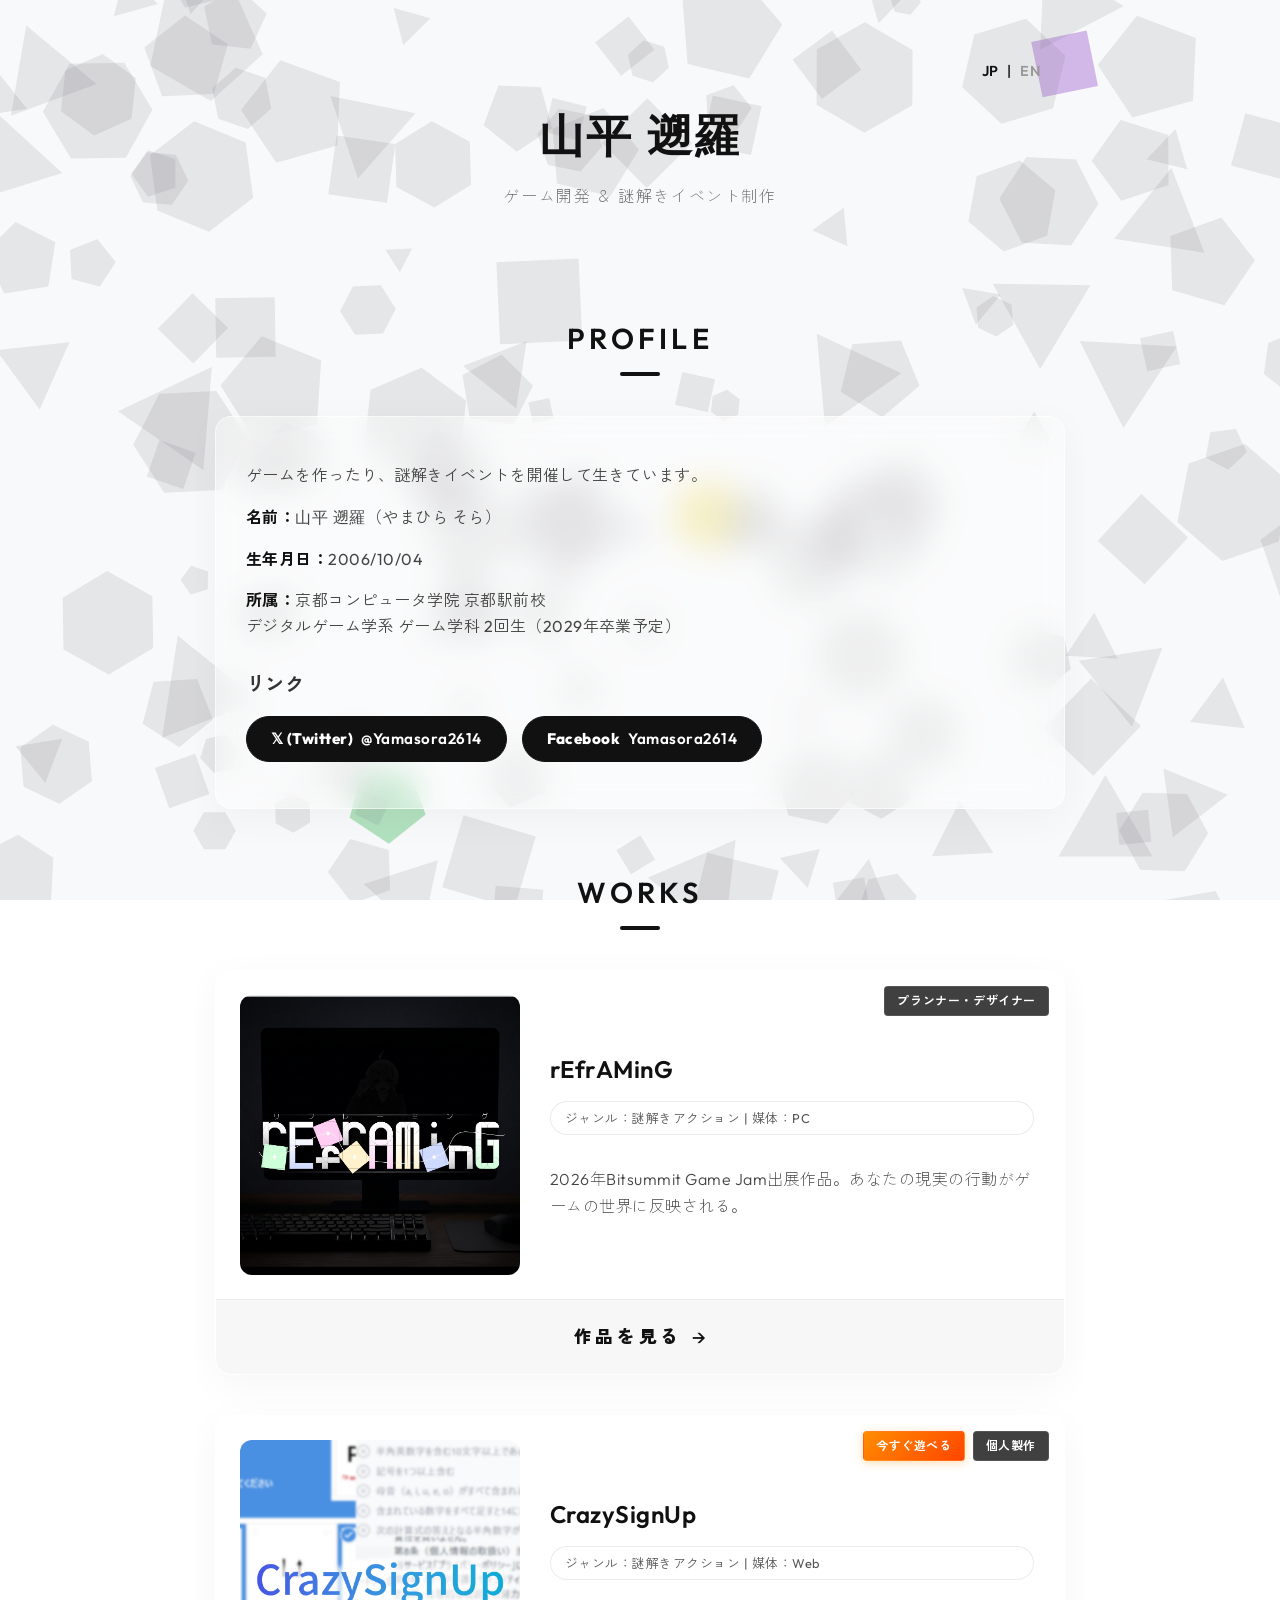
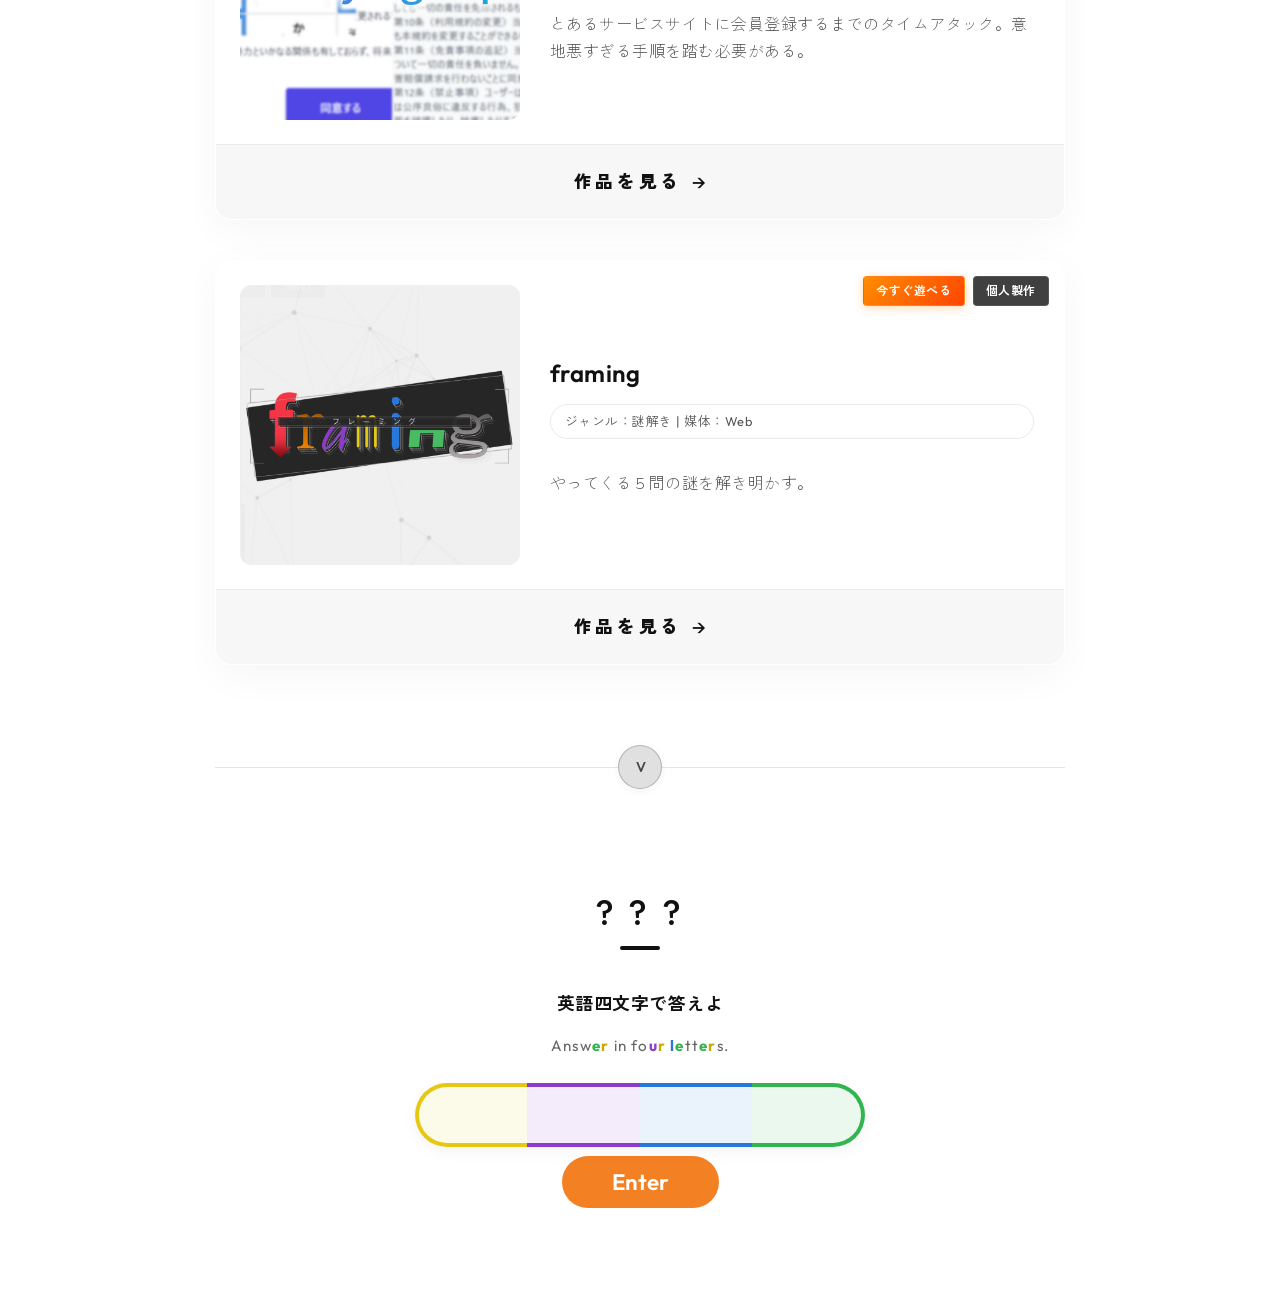
==== commit f2ce3e88: "fix: Resolve mobile layout animation bugs and bump cache busters" ====
--- a/index.html
+++ b/index.html
@@ -5,13 +5,13 @@
     <meta charset="UTF-8">
     <meta name="viewport" content="width=device-width, initial-scale=1.0">
     <title>山平遡羅 - Portfolio</title>
-    <link rel="stylesheet" href="style.css?v=2.70">
+    <link rel="stylesheet" href="style.css?v=2.80">
 </head>
 
 <body>
 
     <canvas id="bg-canvas"></canvas>
-    <script src="script.js?v=2.70" defer></script>
+    <script src="script.js?v=2.80" defer></script>
 
     <header>
         <div class="lang-switcher">
--- a/style.css
+++ b/style.css
@@ -507,6 +507,12 @@
         font-size: 1.2em;
         margin-top: 5px;
         padding-right: 20px; /* 右上ボタンに被らないように */
+    }
+    
+    /* モバイルでのゲージ上昇中アニメーション（画面外にはみ出さないようスケールを抑える） */
+    .work-card.elevated-anim {
+        transform: scale(1.02);
+        box-shadow: 0 15px 30px rgba(0, 0, 0, 0.12);
     }
 }
 
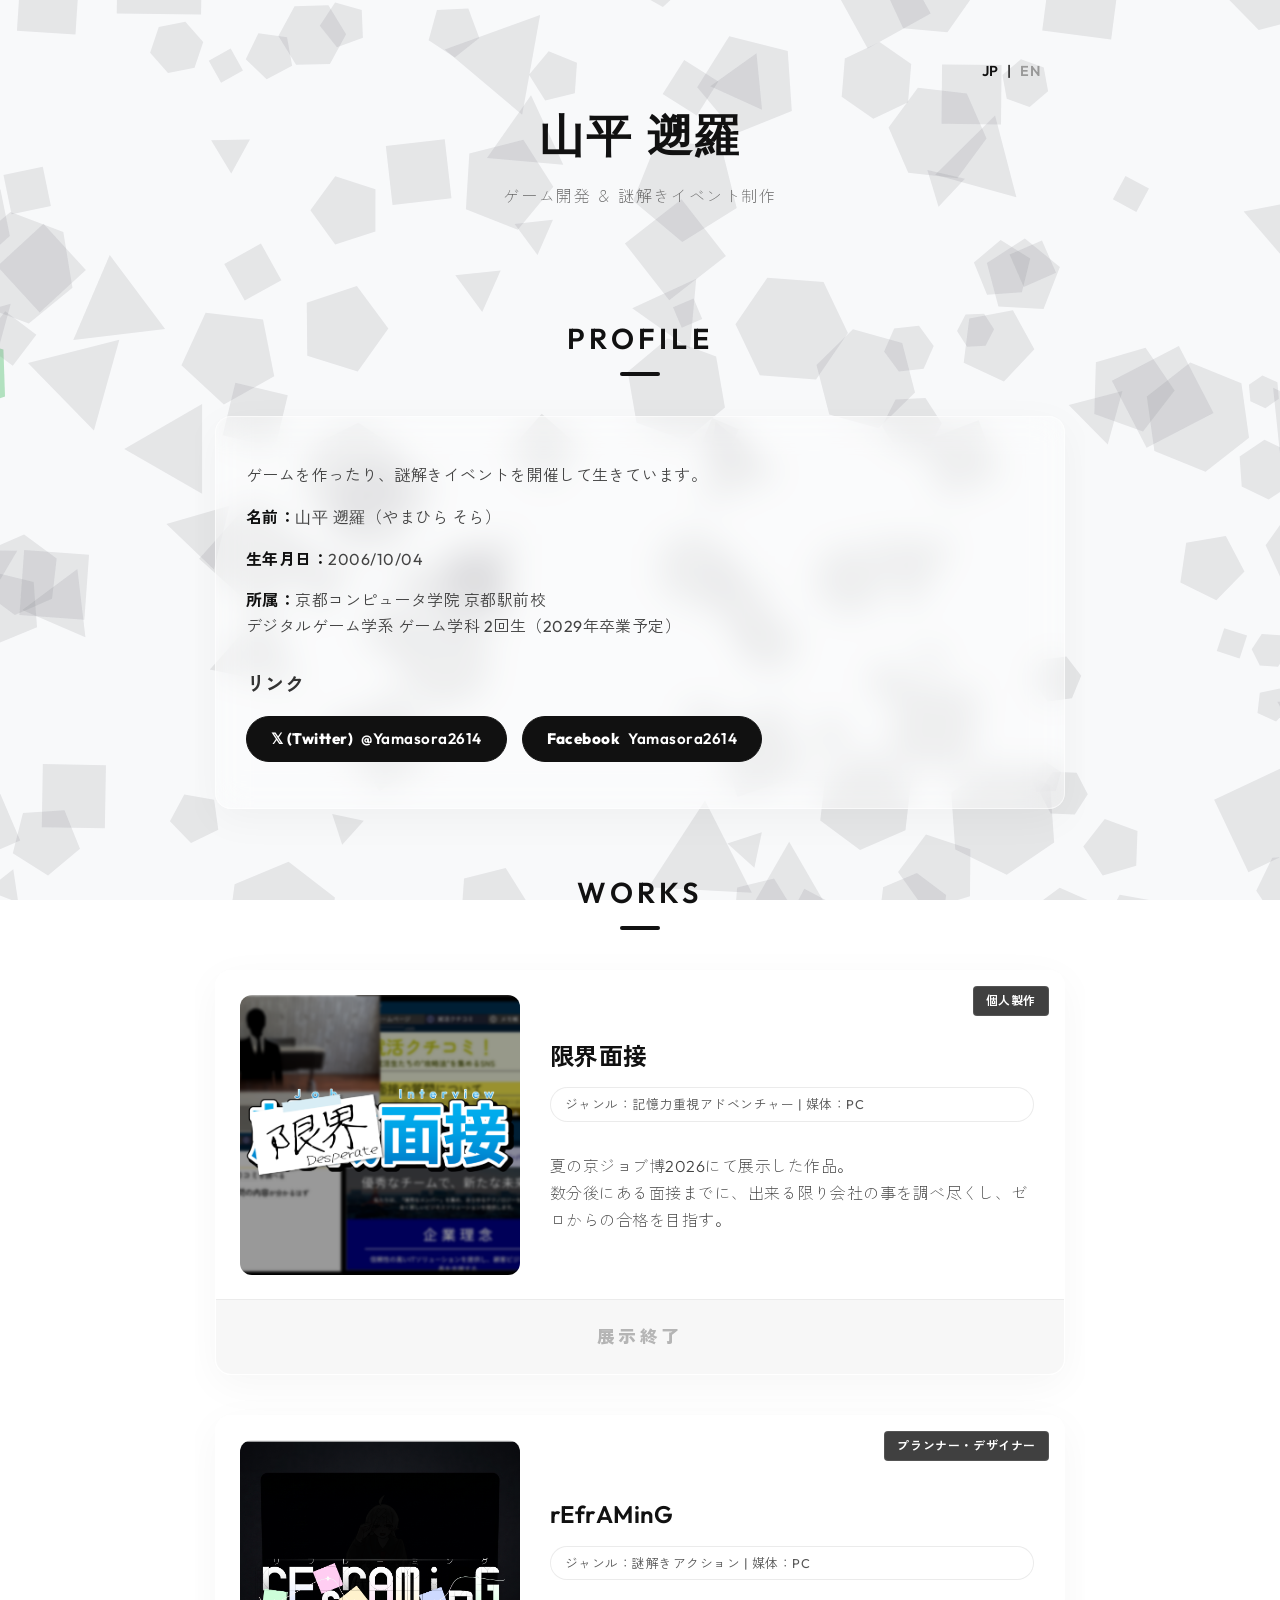
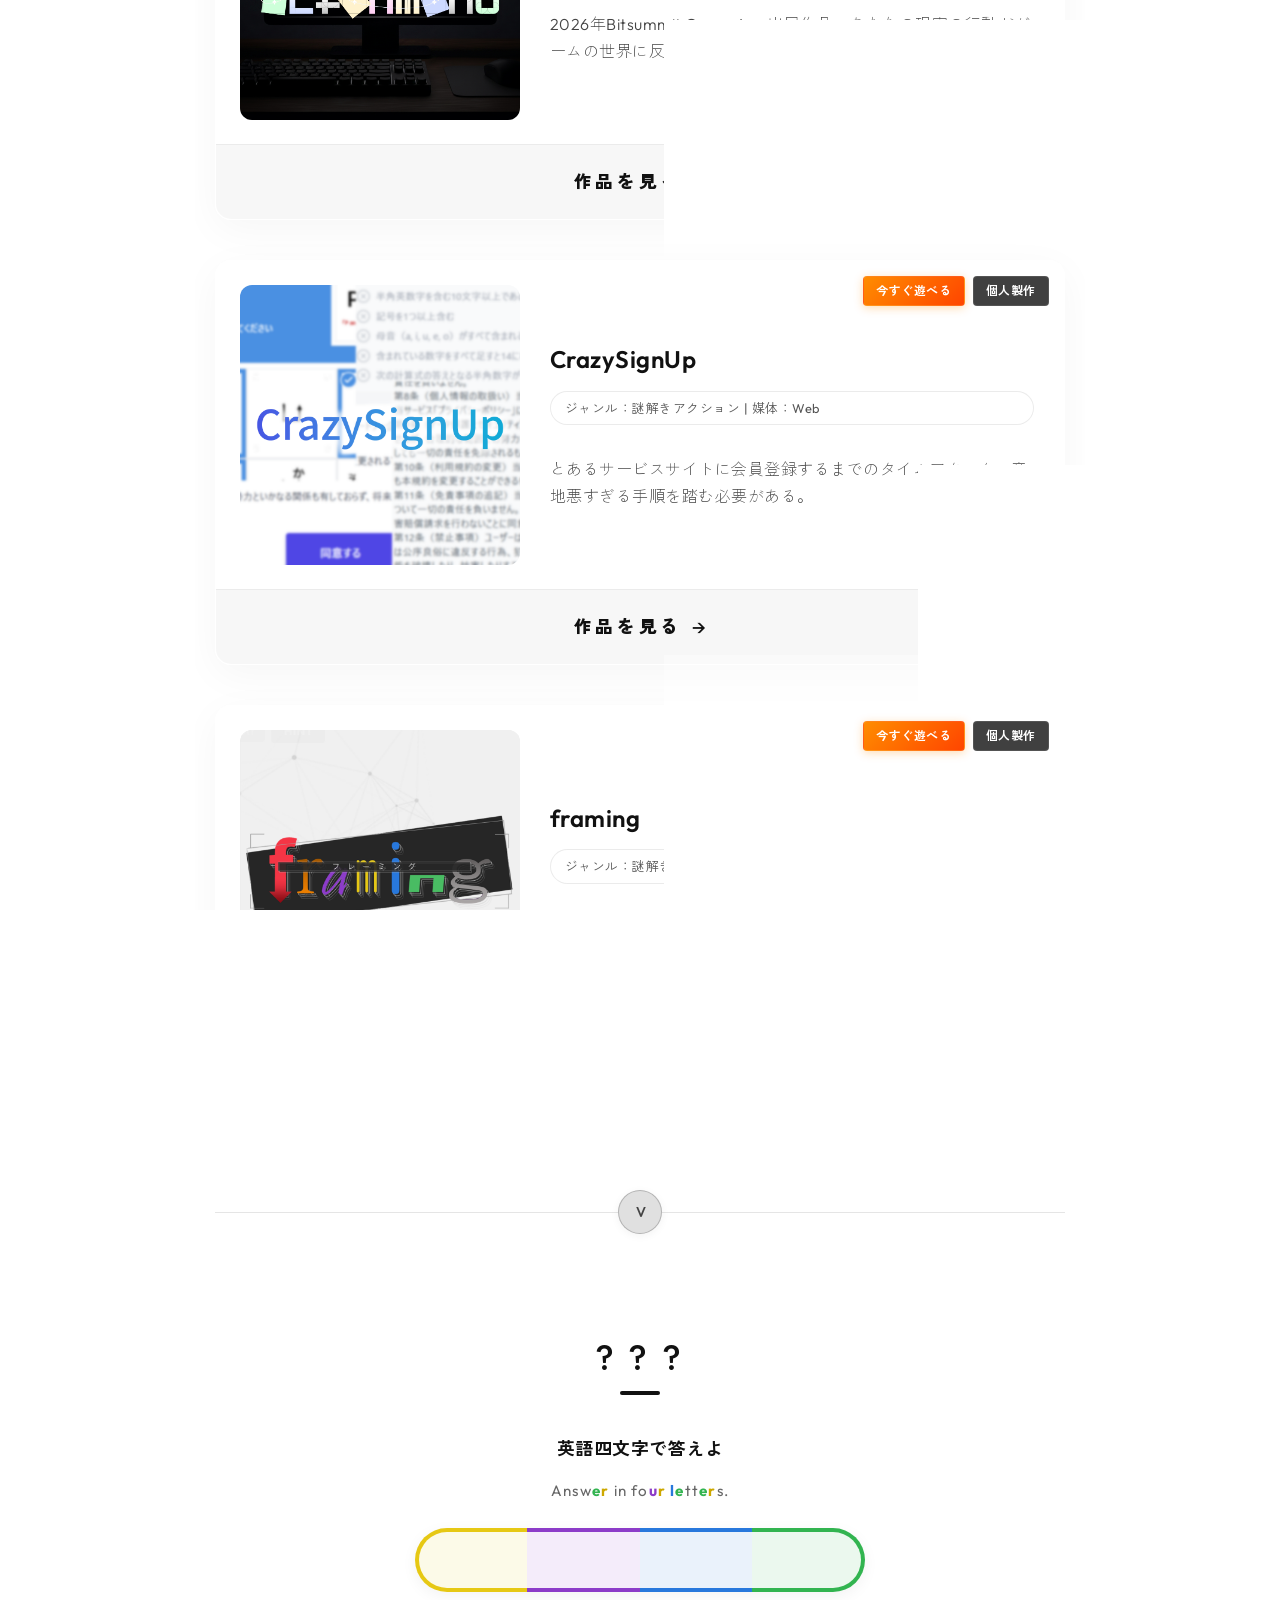
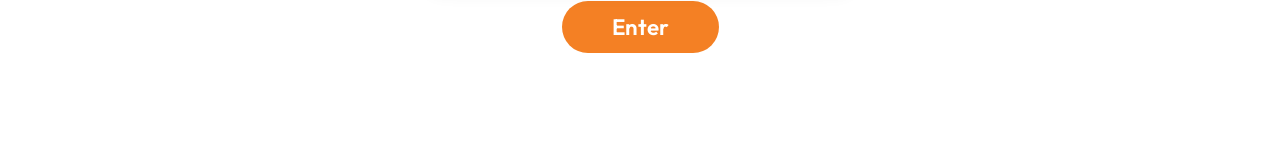
==== commit 9943e456: "feat: add English version of portfolio and include Genkai Mensetsu project image" ====
--- a/index.html
+++ b/index.html
@@ -44,6 +44,23 @@
 
     <section id="works">
         <h2>WORKS</h2>
+
+        <div class="work-card ended">
+            <div class="work-badges-container">
+                <div class="work-badge">個人製作</div>
+            </div>
+            <div class="work-card-img">
+                <img src="img/genkai_mensetsu.png" alt="限界面接">
+            </div>
+            <div class="work-card-content">
+                <h3>限界面接</h3>
+                <div class="tag">ジャンル：記憶力重視アドベンチャー | 媒体：PC</div>
+                <p>夏の京ジョブ博2026にて展示した作品。<br>数分後にある面接までに、出来る限り会社の事を調べ尽くし、ゼロからの合格を目指す。</p>
+            </div>
+            <div class="work-card-action">
+                <span class="action-text">展示終了</span>
+            </div>
+        </div>
 
         <a href="https://bitsummit-gamejam.itch.io/reframing" target="_blank" class="work-card">
             <div class="work-badges-container">
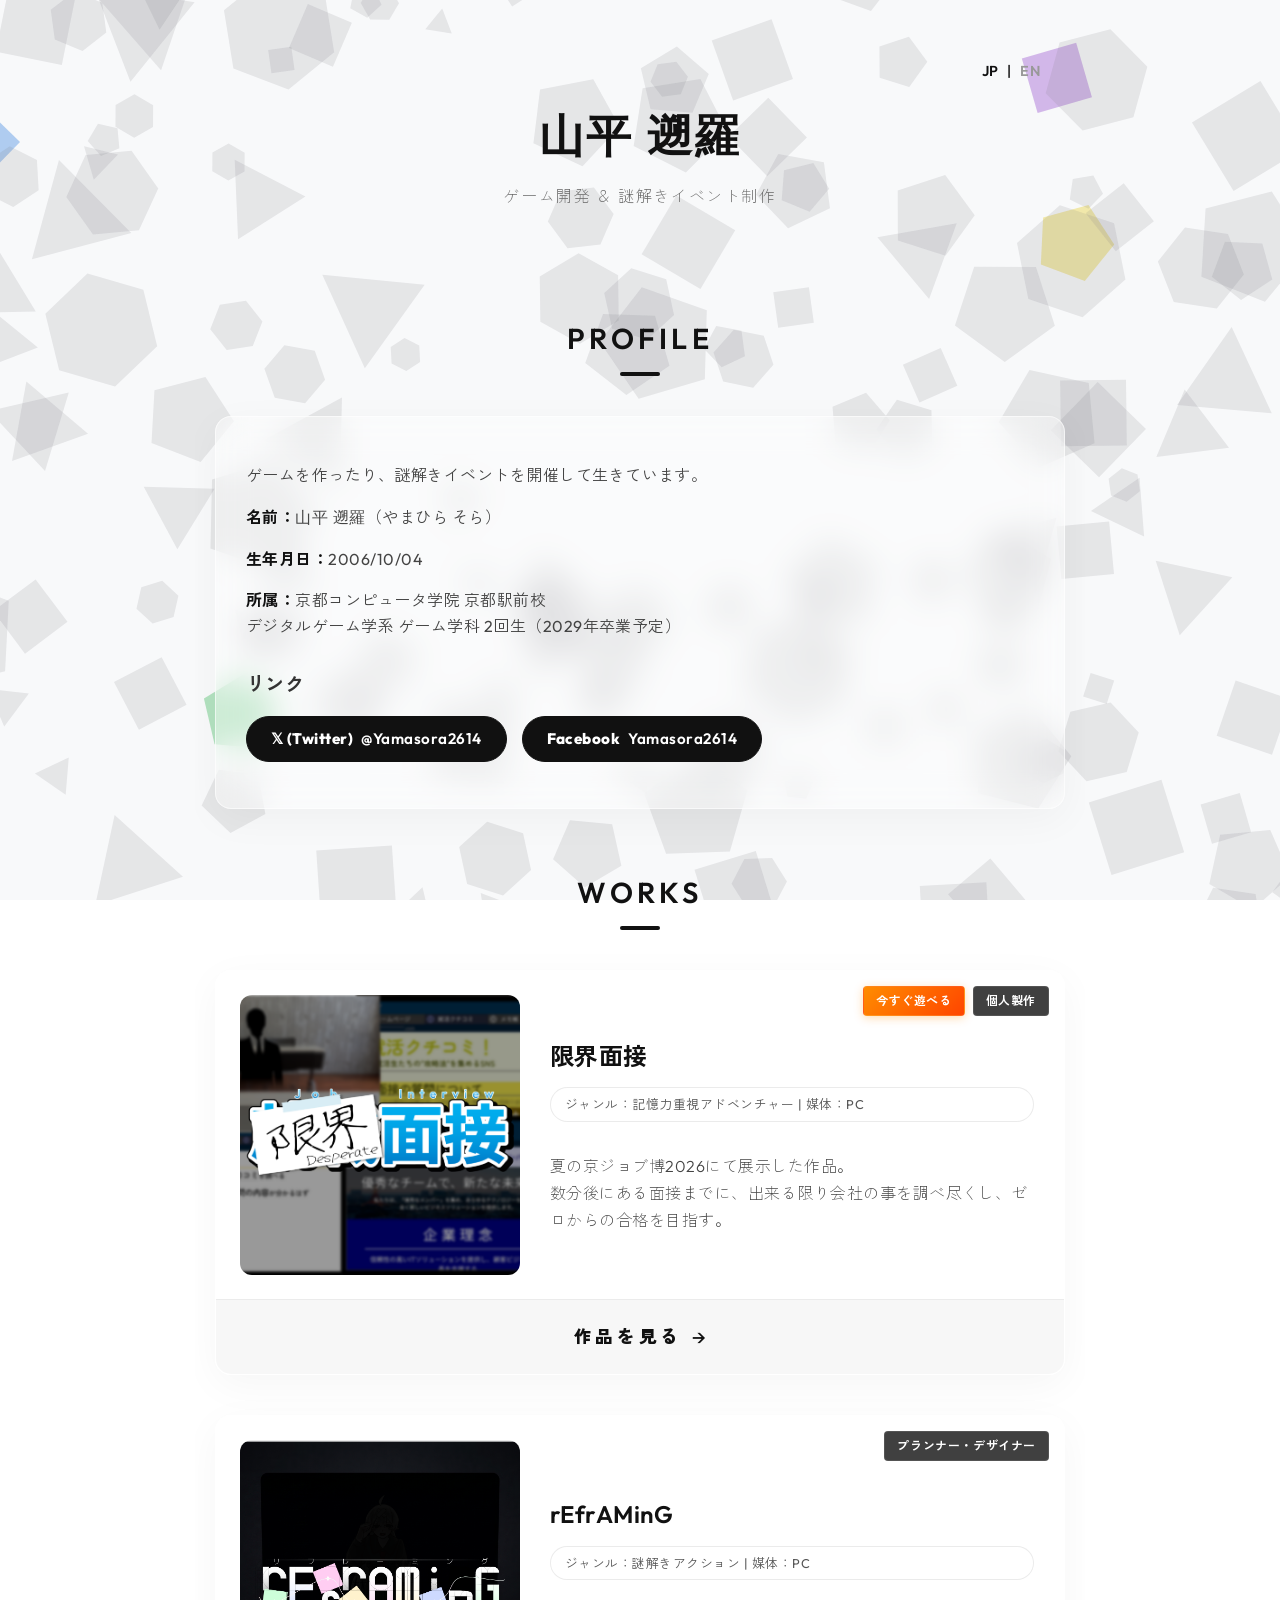
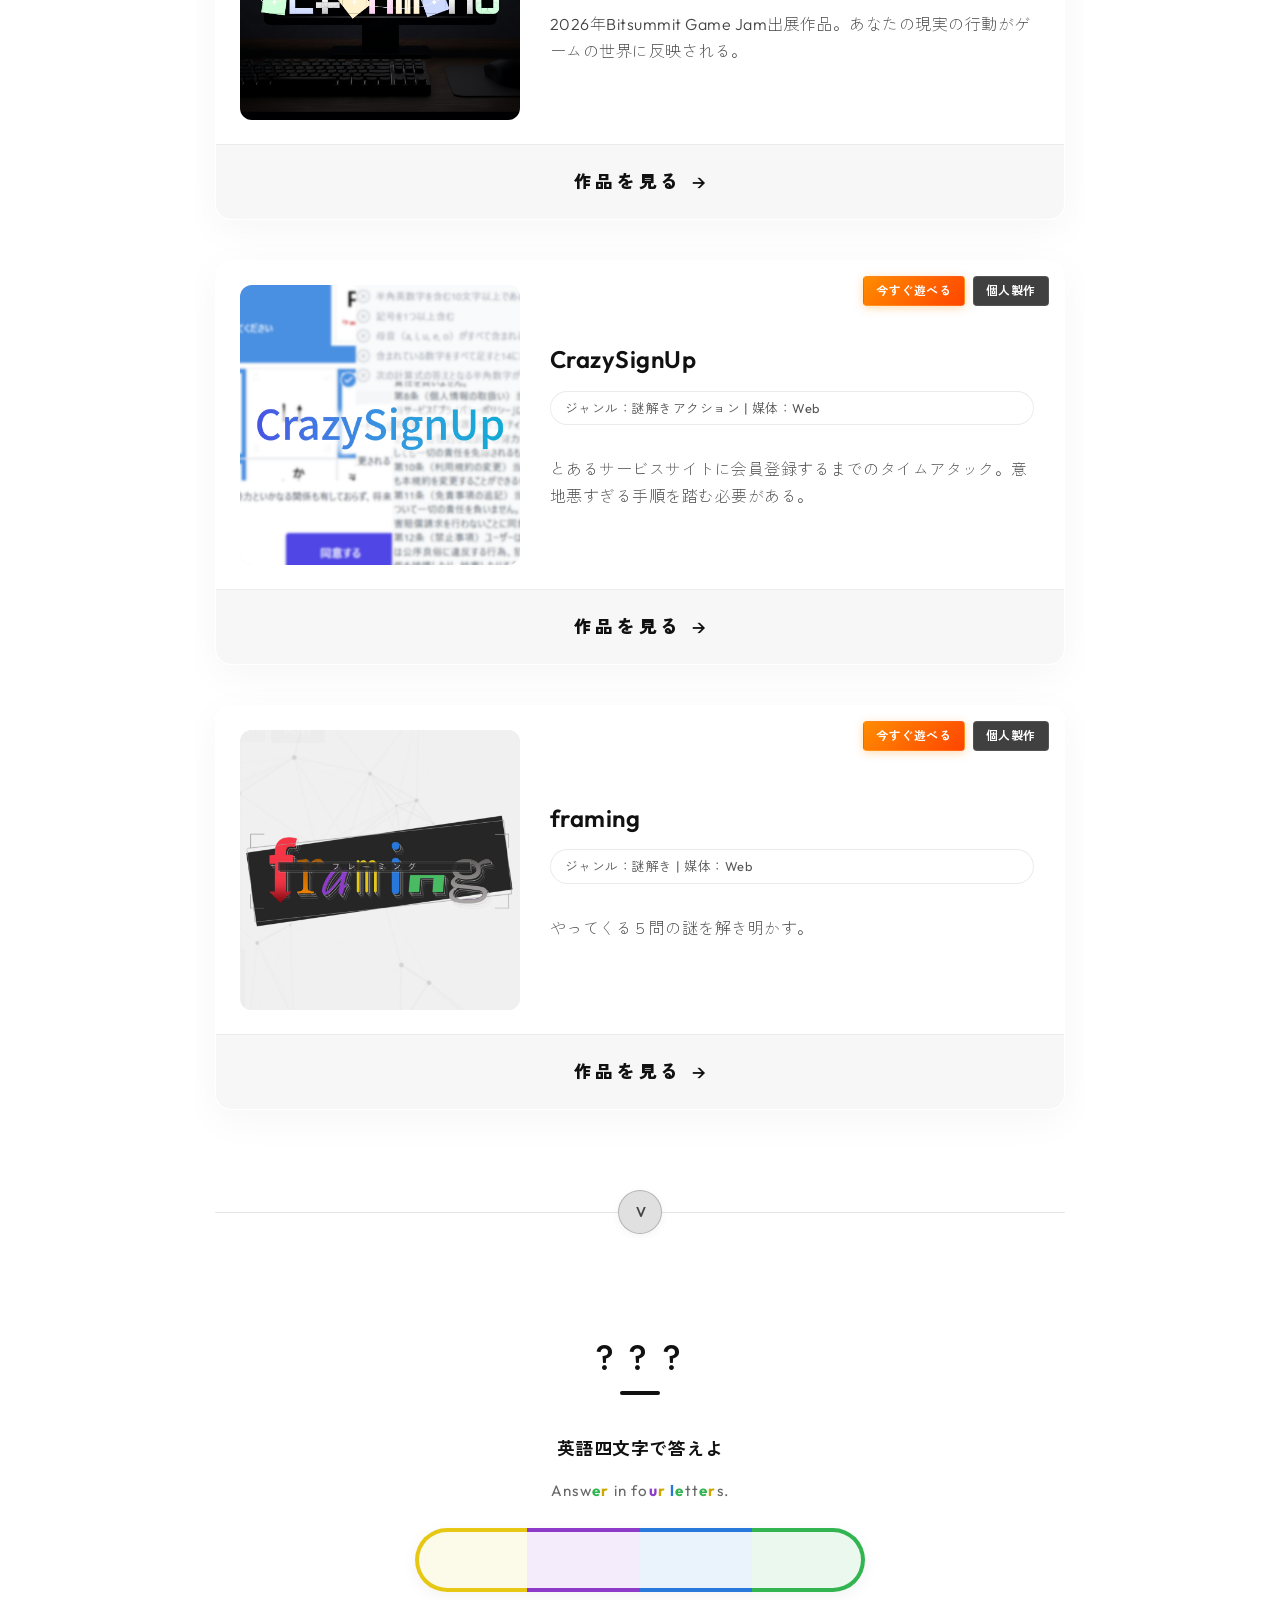
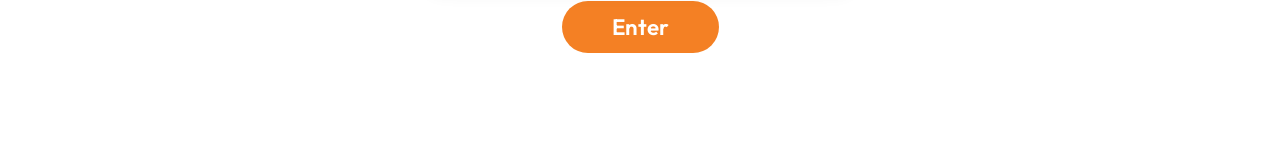
==== commit f105bdd1: "feat: add English language support for portfolio site with new index page" ====
--- a/index.html
+++ b/index.html
@@ -45,8 +45,9 @@
     <section id="works">
         <h2>WORKS</h2>
 
-        <div class="work-card ended">
+        <a href="https://unityroom.com/games/genkai_mensetsu" target="_blank" class="work-card">
             <div class="work-badges-container">
+                <div class="playable-badge">今すぐ遊べる</div>
                 <div class="work-badge">個人製作</div>
             </div>
             <div class="work-card-img">
@@ -58,9 +59,10 @@
                 <p>夏の京ジョブ博2026にて展示した作品。<br>数分後にある面接までに、出来る限り会社の事を調べ尽くし、ゼロからの合格を目指す。</p>
             </div>
             <div class="work-card-action">
-                <span class="action-text">展示終了</span>
-            </div>
-        </div>
+                <span class="action-text">作品を見る</span>
+                <span class="action-arrow">→</span>
+            </div>
+        </a>
 
         <a href="https://bitsummit-gamejam.itch.io/reframing" target="_blank" class="work-card">
             <div class="work-badges-container">
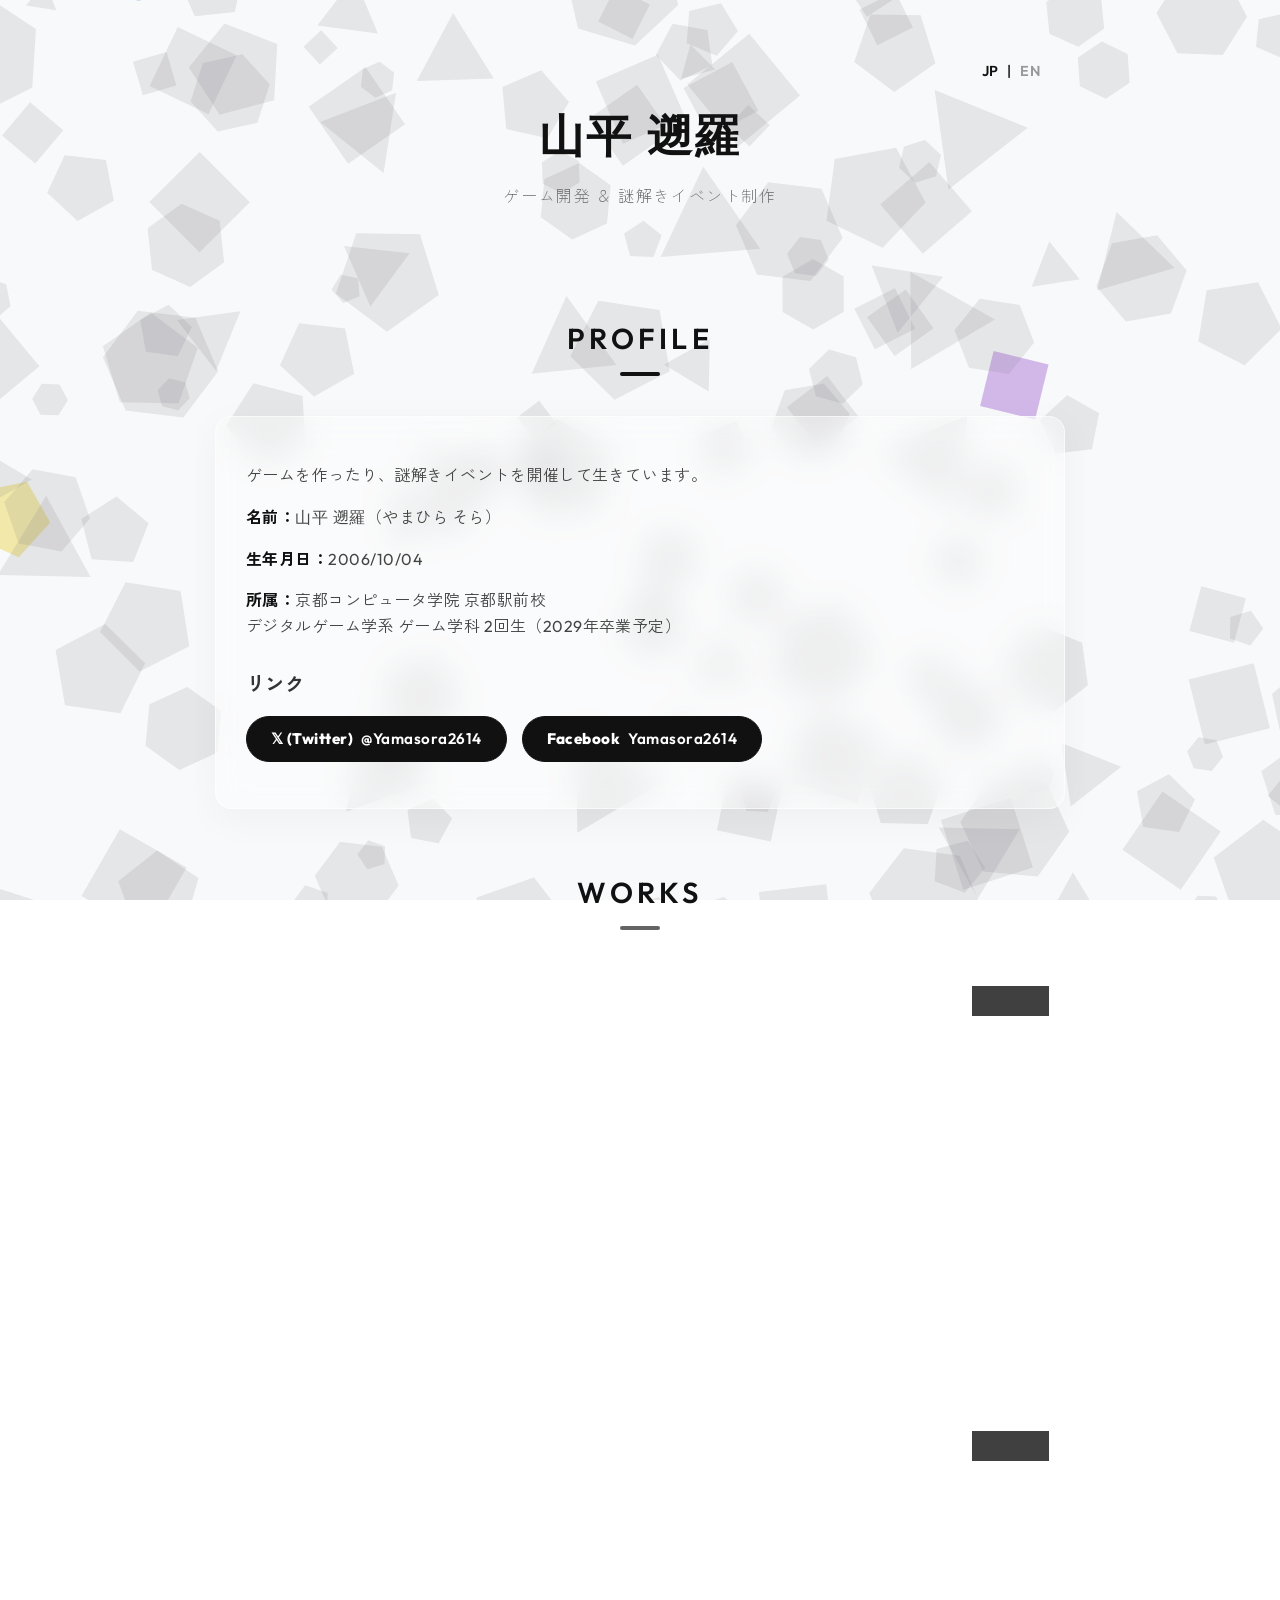
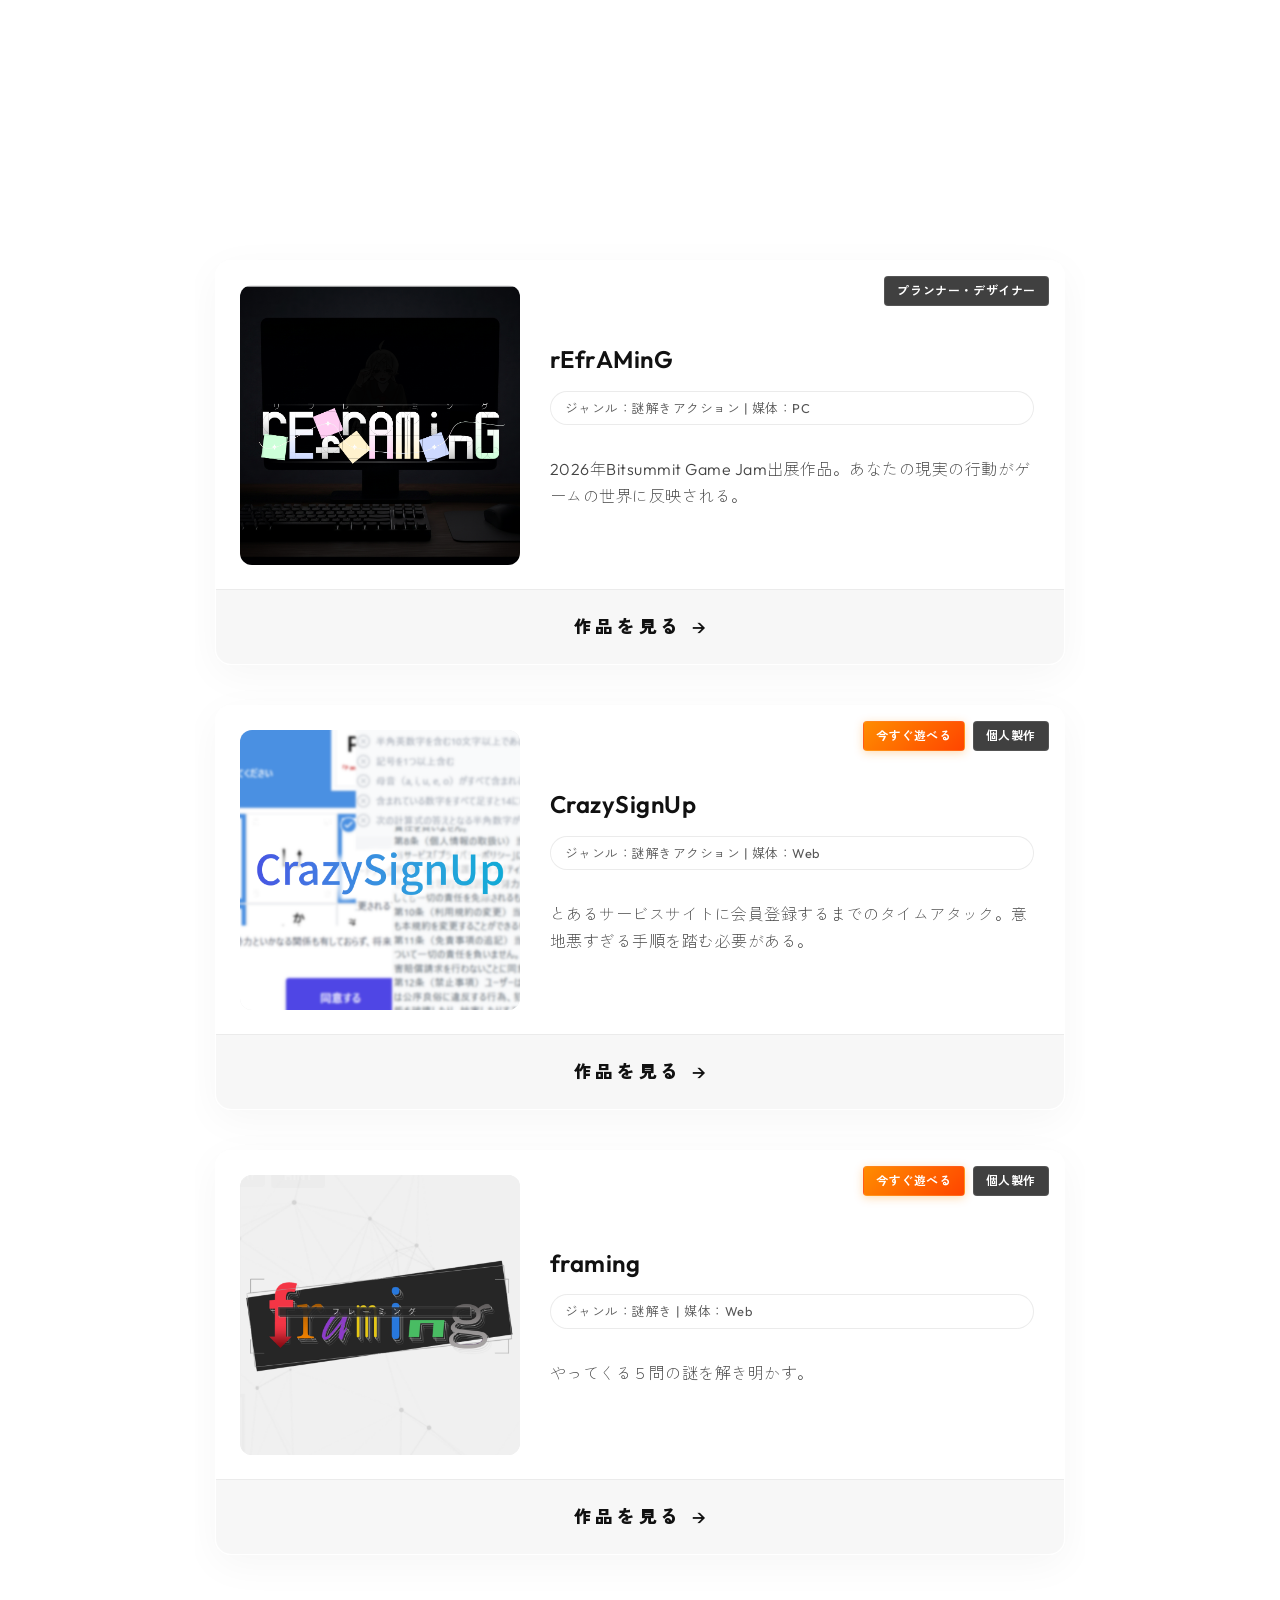
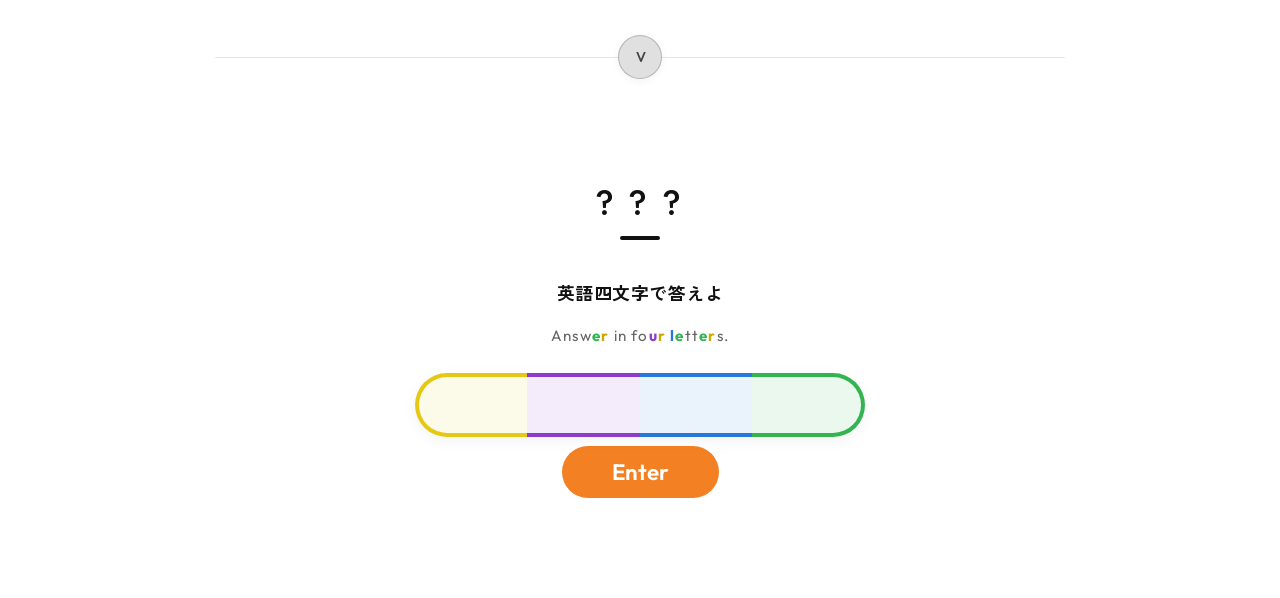
==== commit bab14fd5: "feat: add English version of portfolio and include Quiddless image asset" ====
--- a/index.html
+++ b/index.html
@@ -44,6 +44,25 @@
 
     <section id="works">
         <h2>WORKS</h2>
+
+        <a href="https://araradesu.github.io/quiddless/" target="_blank" class="work-card">
+            <div class="work-badges-container">
+                <div class="playable-badge">今すぐ遊べる</div>
+                <div class="work-badge">個人製作</div>
+            </div>
+            <div class="work-card-img">
+                <img src="img/quiddless.png" alt="Quiddless">
+            </div>
+            <div class="work-card-content">
+                <h3>Quiddless</h3>
+                <div class="tag">ジャンル：クイズ・謎解き | 媒体：Web</div>
+                <p>「クイズ」か「謎解き」か「それっぽいただの画像」がごちゃ混ぜとなった１０枚の画像を解き明かす。</p>
+            </div>
+            <div class="work-card-action">
+                <span class="action-text">作品を見る</span>
+                <span class="action-arrow">→</span>
+            </div>
+        </a>
 
         <a href="https://unityroom.com/games/genkai_mensetsu" target="_blank" class="work-card">
             <div class="work-badges-container">
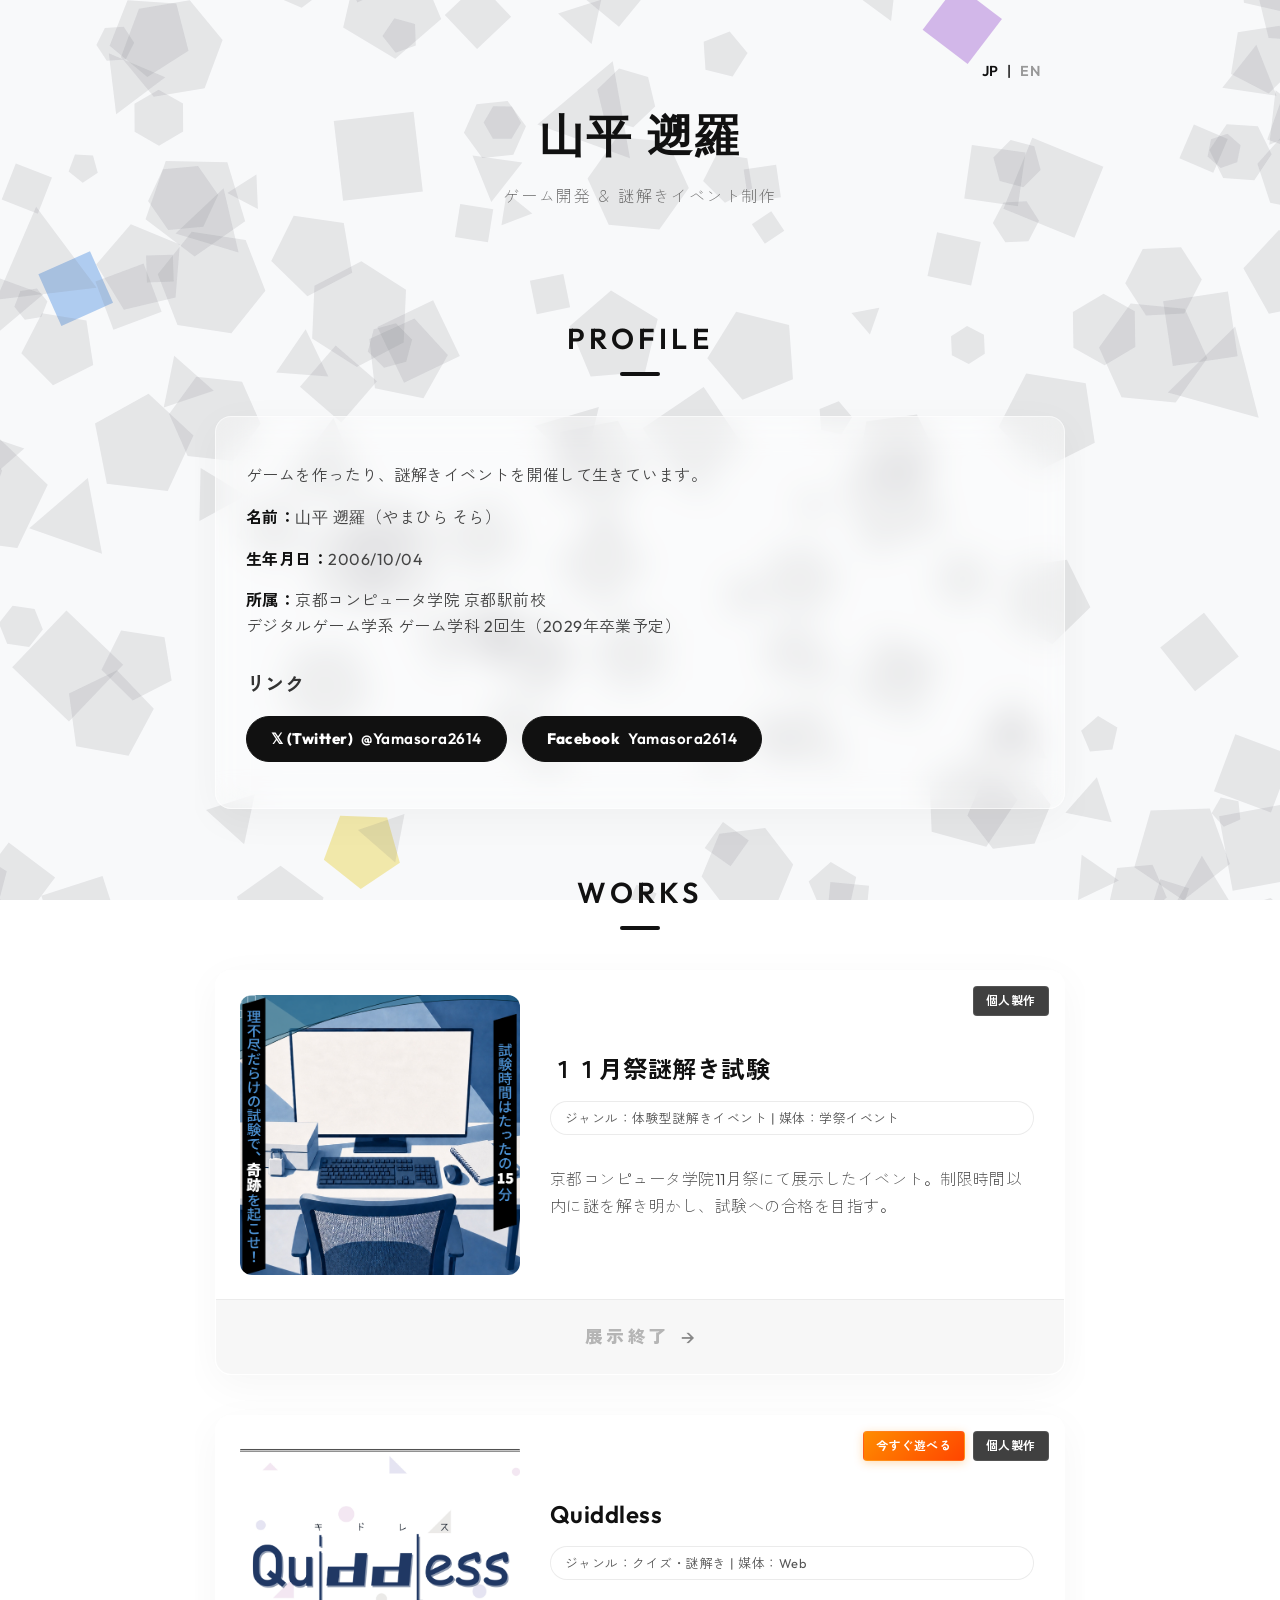
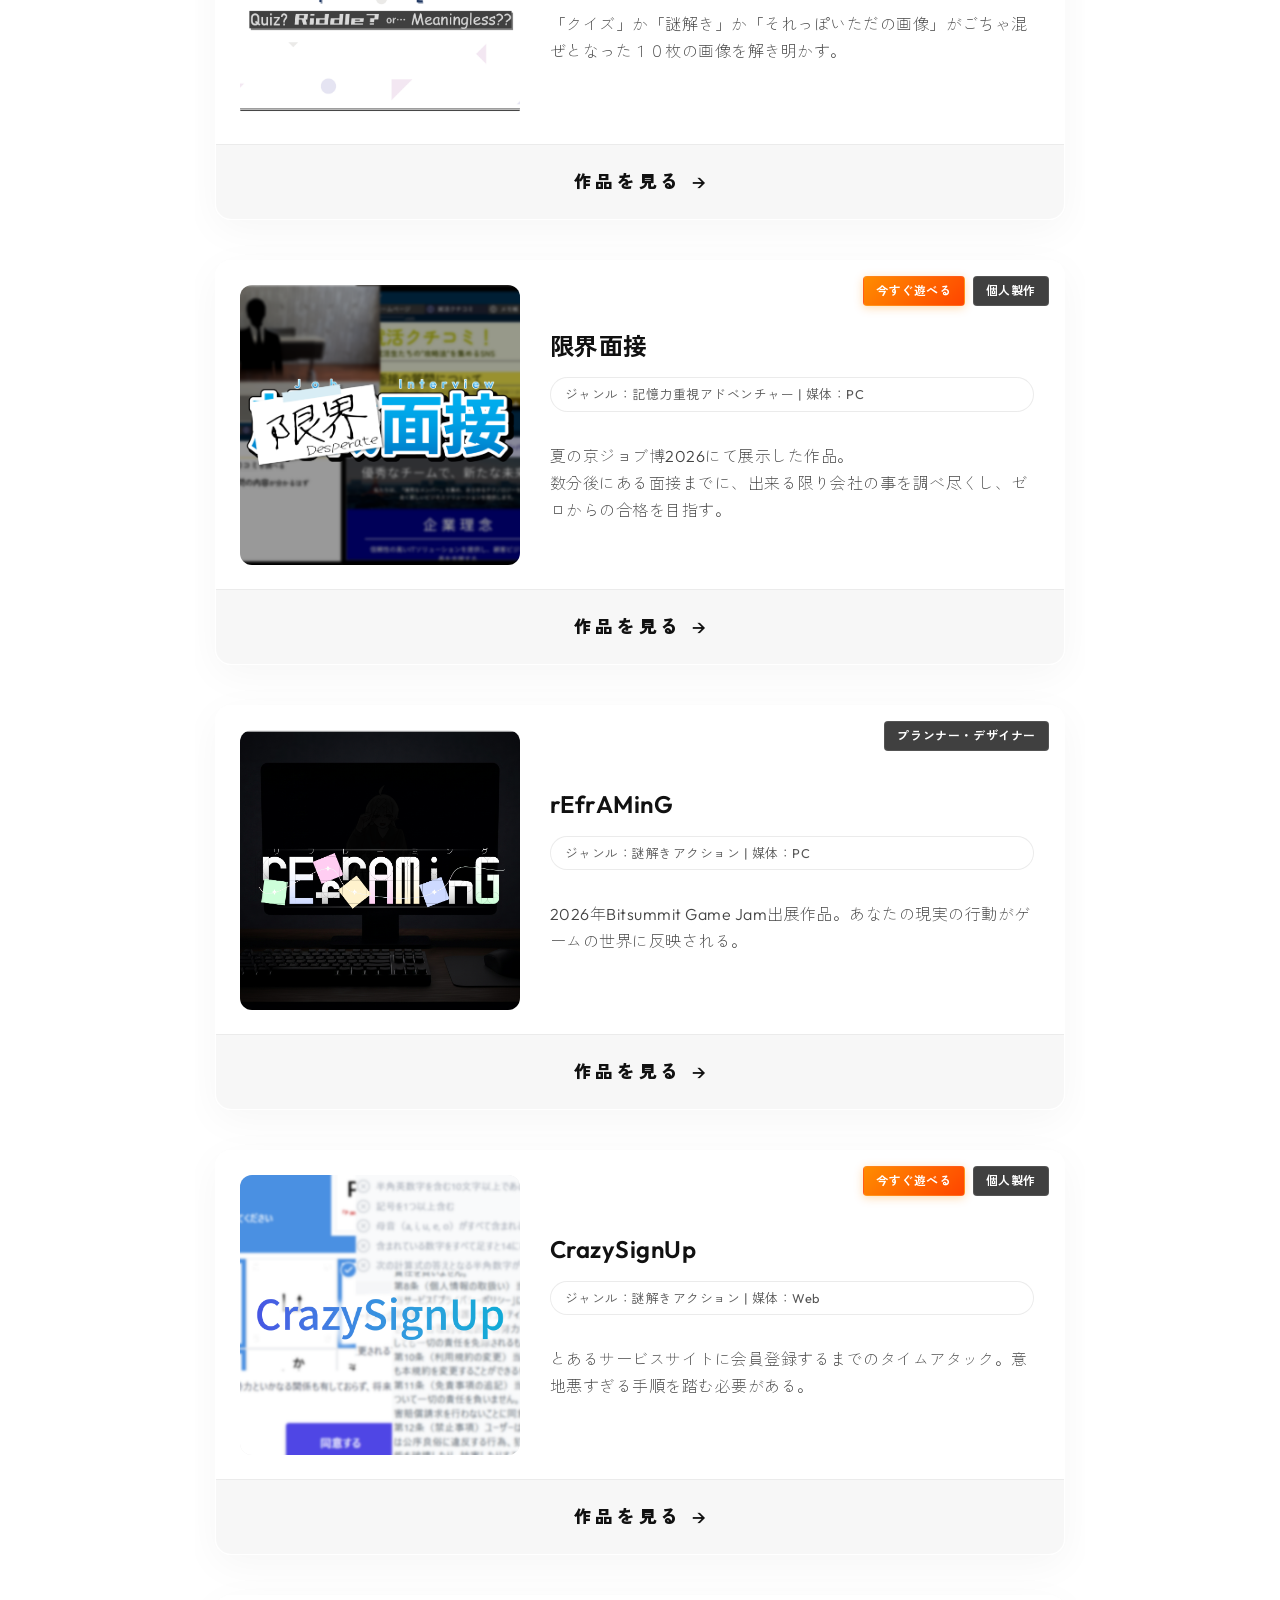
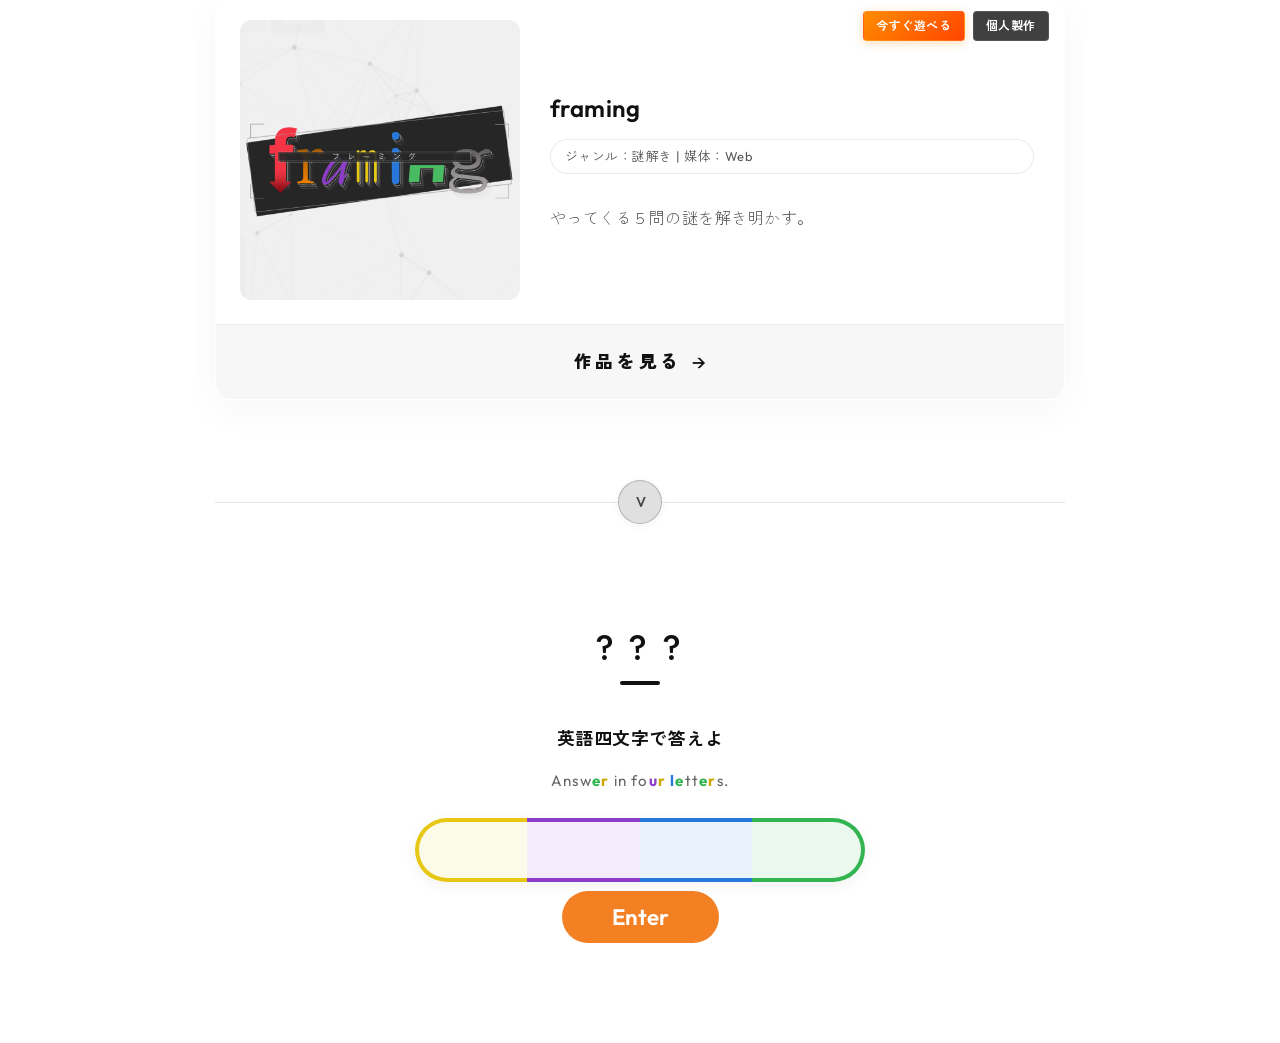
==== commit e24a57ad: "feat: add November Festival riddle exam" ====
--- a/index.html
+++ b/index.html
@@ -11,7 +11,7 @@
 <body>
 
     <canvas id="bg-canvas"></canvas>
-    <script src="script.js?v=2.80" defer></script>
+    <script src="script.js?v=2.81" defer></script>
 
     <header>
         <div class="lang-switcher">
@@ -44,6 +44,24 @@
 
     <section id="works">
         <h2>WORKS</h2>
+
+        <a href="https://x.com/Yamasora2614/status/2106580071657967717?s=20" target="_blank" rel="noopener noreferrer" class="work-card" data-exhibition-end="2026-11-08T00:00:00+09:00" data-active-label="作品を見る" data-ended-label="展示終了">
+            <div class="work-badges-container">
+                <div class="work-badge">個人製作</div>
+            </div>
+            <div class="work-card-img">
+                <img src="img/november_exam.png" alt="１１月祭謎解き試験">
+            </div>
+            <div class="work-card-content">
+                <h3>１１月祭謎解き試験</h3>
+                <div class="tag">ジャンル：体験型謎解きイベント | 媒体：学祭イベント</div>
+                <p>京都コンピュータ学院11月祭にて展示したイベント。制限時間以内に謎を解き明かし、試験への合格を目指す。</p>
+            </div>
+            <div class="work-card-action">
+                <span class="action-text">作品を見る</span>
+                <span class="action-arrow">→</span>
+            </div>
+        </a>
 
         <a href="https://araradesu.github.io/quiddless/" target="_blank" class="work-card">
             <div class="work-badges-container">
@@ -286,4 +304,4 @@
 
 </body>
 
-</html>+</html>
